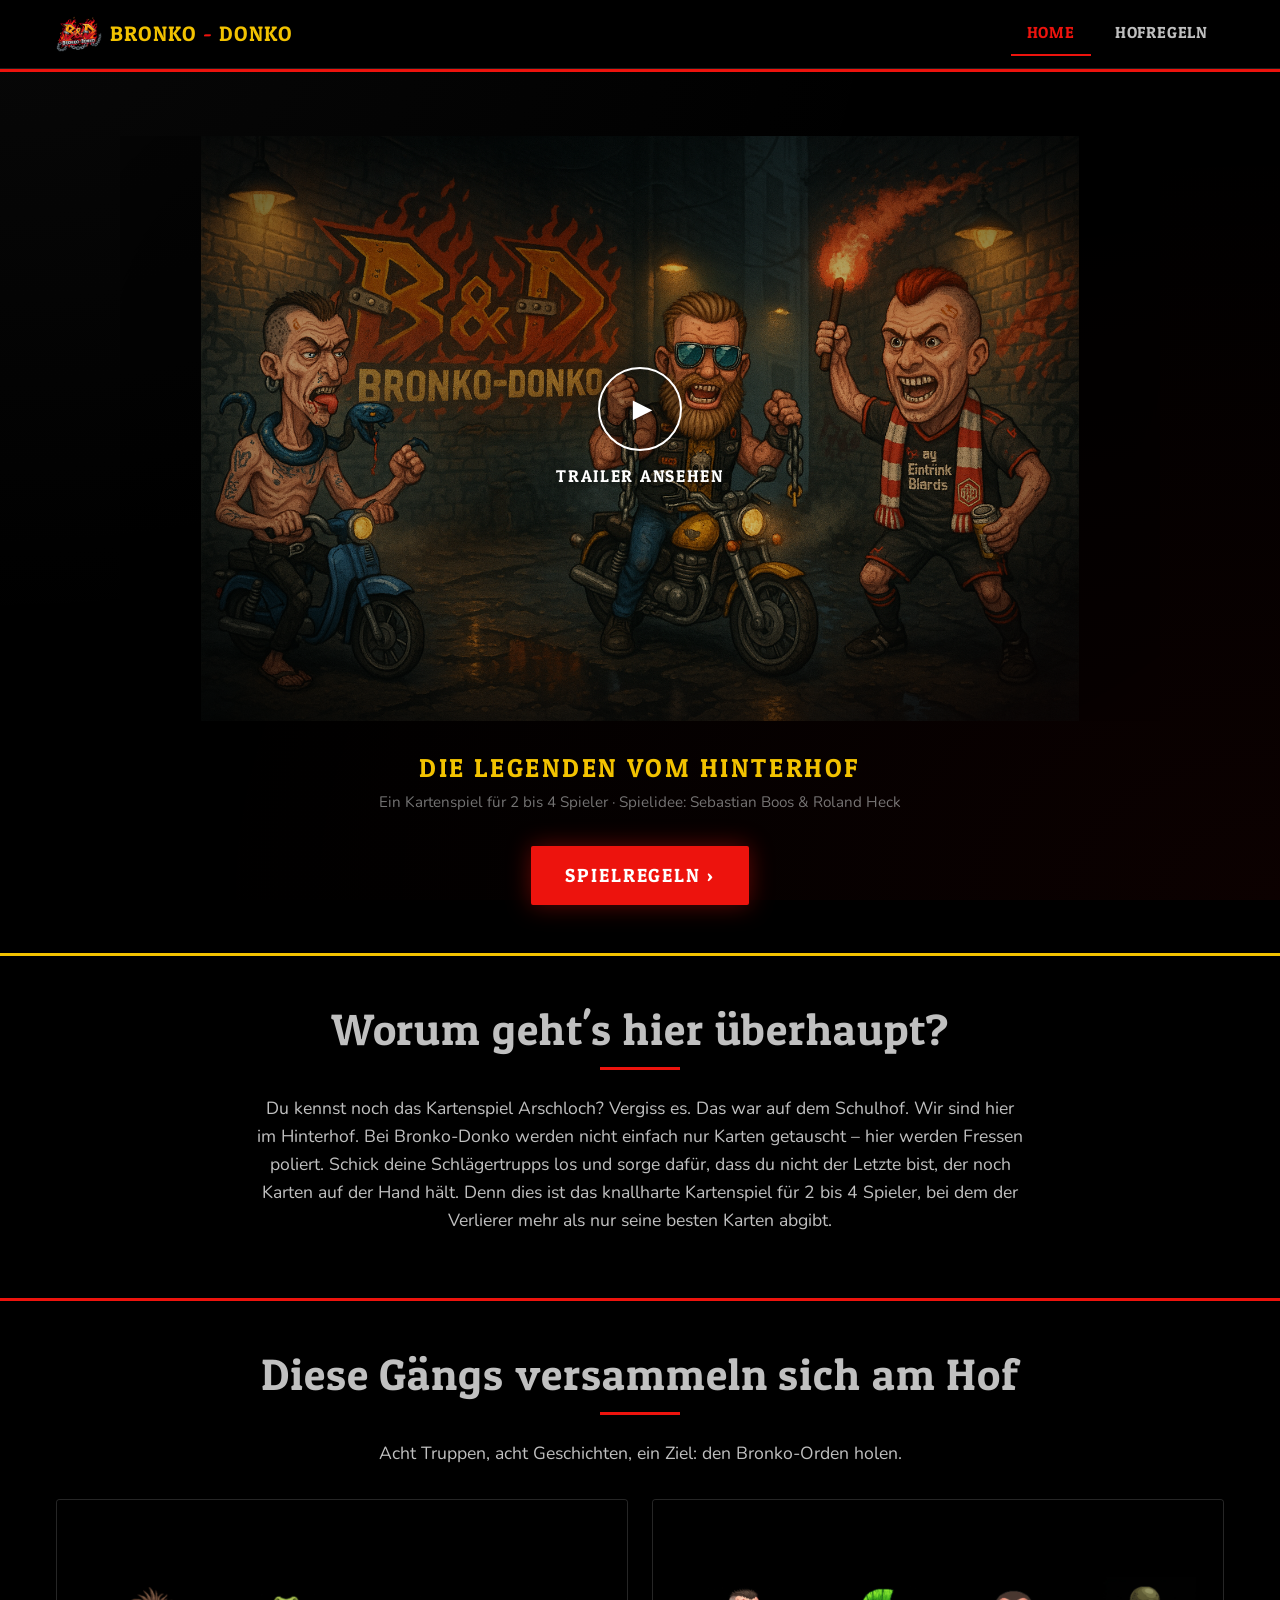
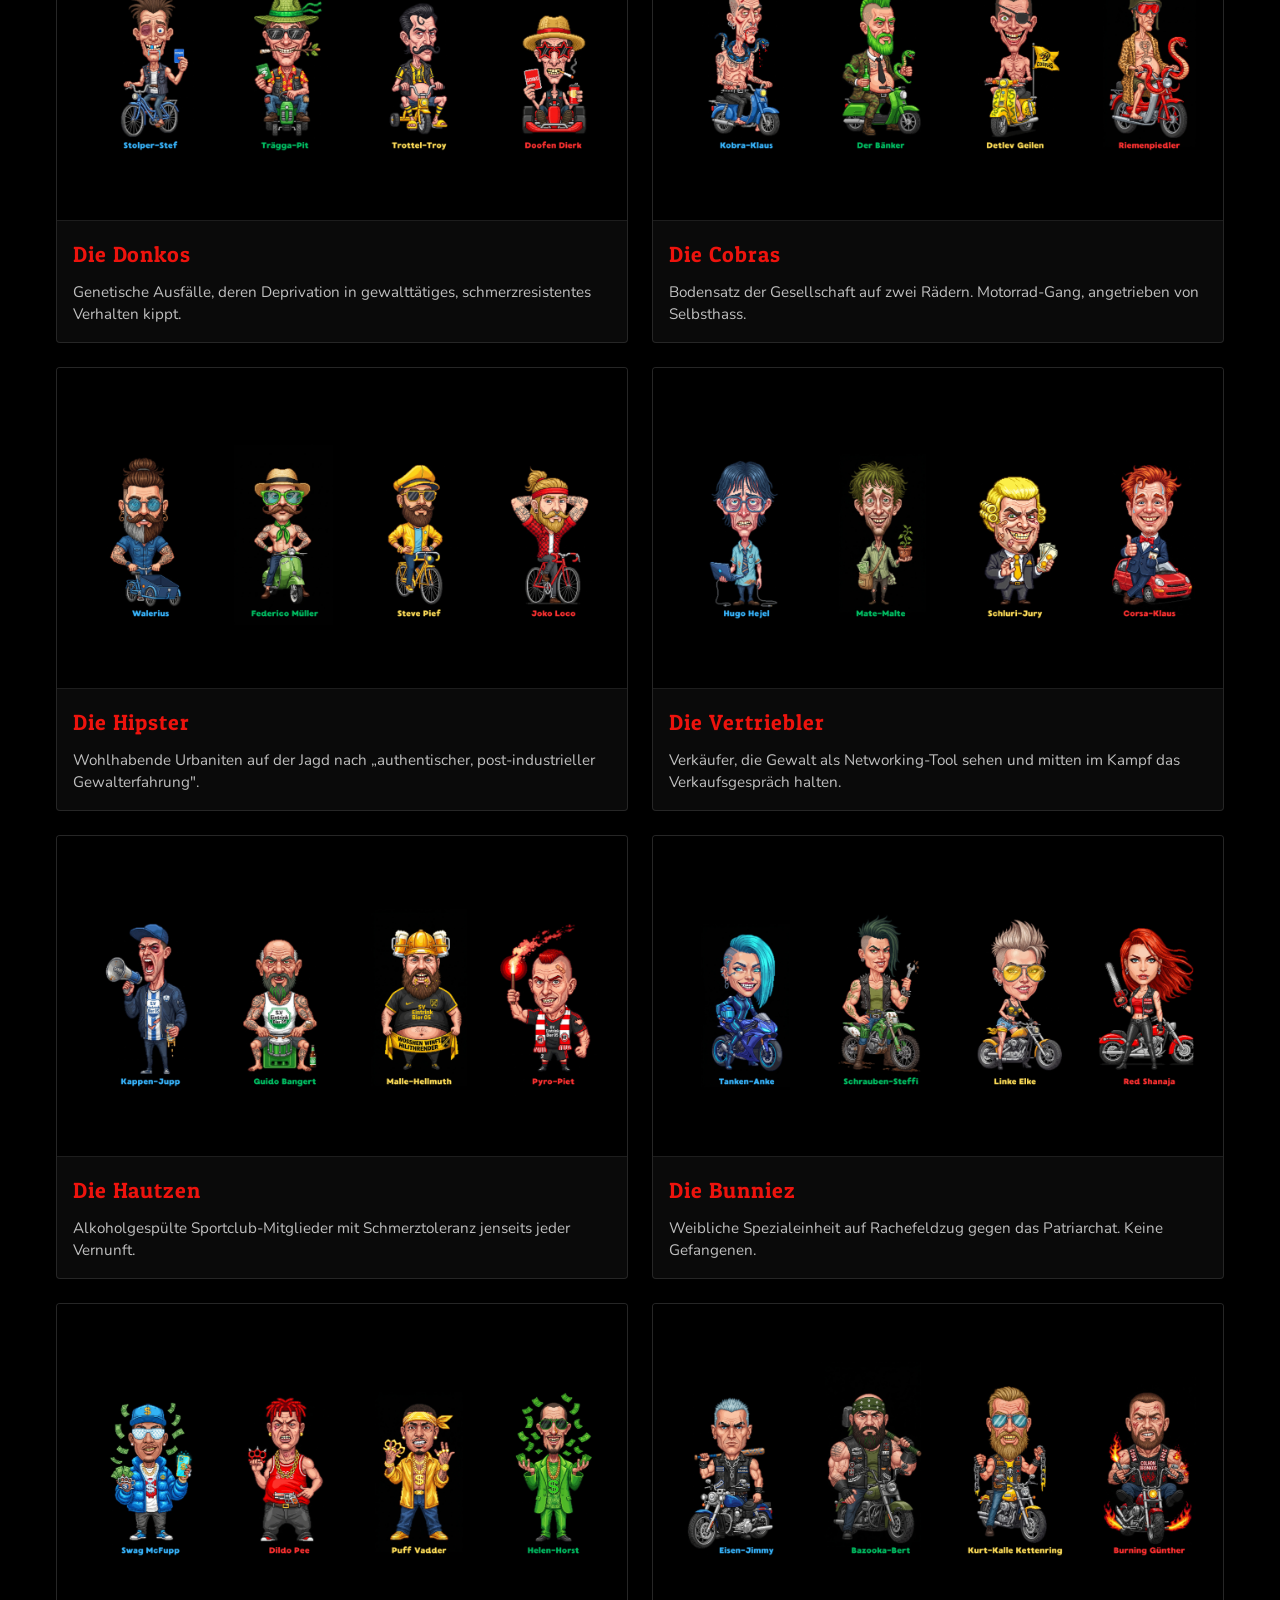
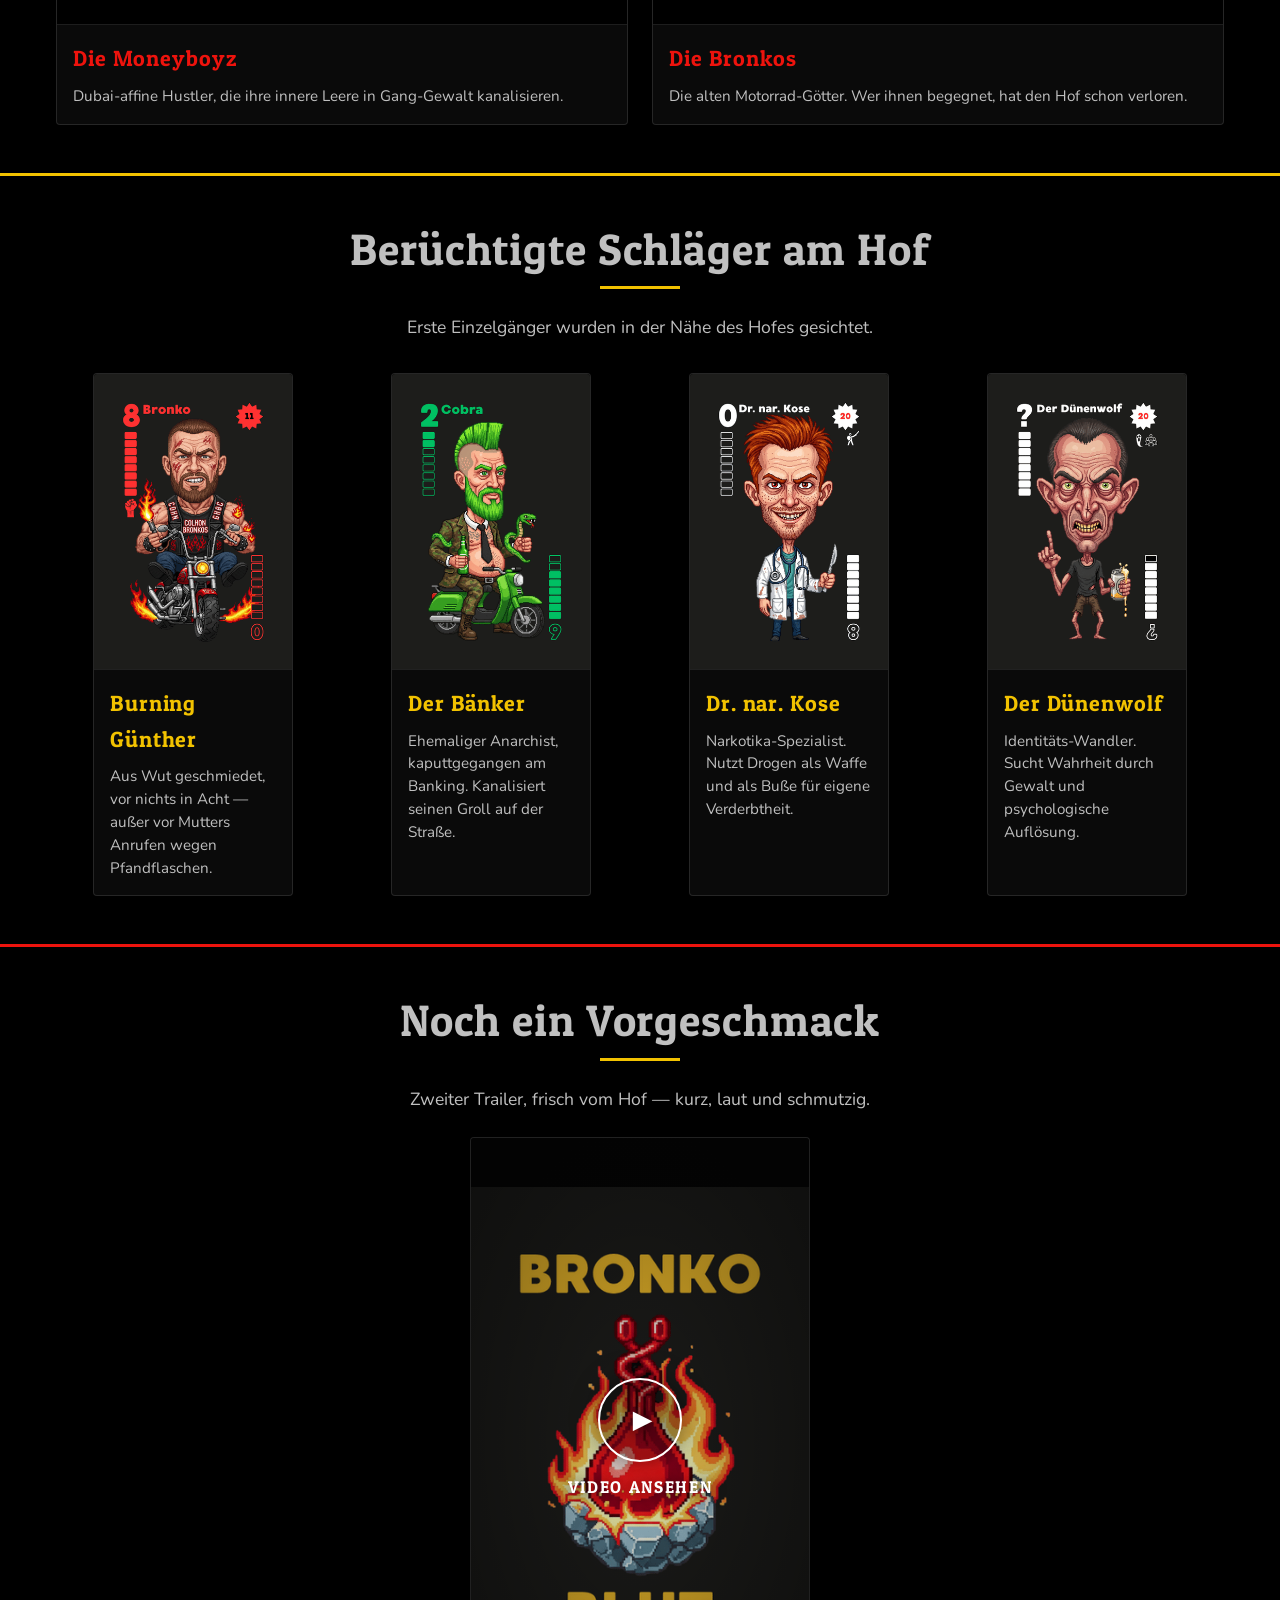
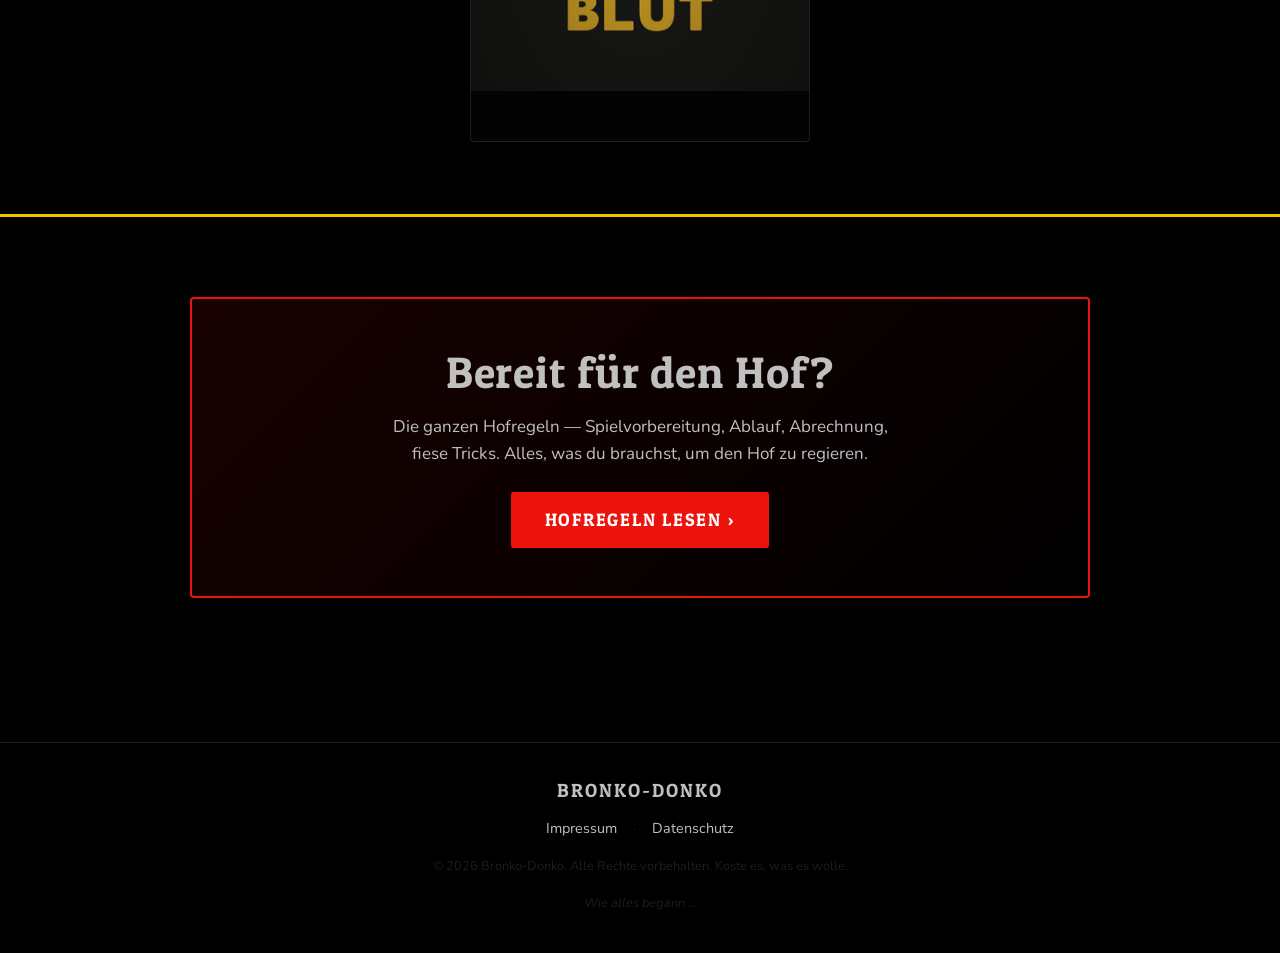
==== index.html @ 28be5f7d "Initial commit" ====
<!DOCTYPE html>
<html lang="de">
<head>
  <meta charset="UTF-8" />
  <link rel="icon" type="image/png" href="assets/images/logo.png" />
  <link rel="apple-touch-icon" href="assets/images/logo.png" />
  <meta name="viewport" content="width=device-width, initial-scale=1.0" />
  <title>Bronko-Donko · Die Legenden vom Hinterhof</title>
  <meta name="description" content="Bronko-Donko — das derbe Kartenspiel für 2 bis 4 Spieler. Acht Gängs, ein Hof, ein Bronko. Spielidee von Sebastian Boos & Roland Heck." />
  <link rel="preconnect" href="https://fonts.googleapis.com" />
  <link rel="preconnect" href="https://fonts.gstatic.com" crossorigin />
  <link rel="stylesheet" href="https://fonts.googleapis.com/css2?family=Patua+One&family=Nunito:wght@400;700&display=swap" />
  <link rel="stylesheet" href="css/styles.css?v=4" />
</head>
<body>
  <a href="#main" class="skip-link">Zum Inhalt springen</a>

  <header class="site-header">
    <div class="site-header__inner">
      <a href="./" class="brand"><img src="assets/images/logo.png" alt="" class="brand__logo" width="46" height="36" />BRONKO<span class="brand__highlight">-</span>DONKO</a>
      <button class="nav-toggle" type="button" aria-label="Menü öffnen" aria-expanded="false" aria-controls="nav">
        <span class="nav-toggle__icon"></span>
      </button>
      <nav class="nav" id="nav" aria-label="Hauptmenü">
        <ul class="nav__list">
          <li><a class="nav__link is-active" href="./">Home</a></li>
          <li><a class="nav__link" href="hofregeln/">Hofregeln</a></li>
        </ul>
      </nav>
    </div>
  </header>

  <hr class="divider" />

  <main id="main">

    <section class="hero">
      <div class="hero__media"
           data-video-src="assets/videos/launch-trailer.mp4"
           data-title="Bronko-Donko – Trailer"
           data-poster="assets/images/hero-title.png"
           style="background-image:url('assets/images/hero-title.png')"></div>
      <h1 class="hero__tagline">Die Legenden vom Hinterhof</h1>
      <p class="hero__meta">Ein Kartenspiel für 2 bis 4 Spieler · Spielidee: Sebastian Boos &amp; Roland Heck</p>
      <a href="hofregeln/" class="hero__cta">Spielregeln &rsaquo;</a>
    </section>

    <hr class="divider divider--yellow" />

    <section class="section">
      <div class="section__inner">
        <h2 class="section__title">Worum geht's hier überhaupt?</h2>
        <p class="section__lead">
          Du kennst noch das Kartenspiel Arschloch? Vergiss es. Das war auf dem Schulhof.
          Wir sind hier im Hinterhof. Bei Bronko-Donko werden nicht einfach nur Karten getauscht –
          hier werden Fressen poliert. Schick deine Schlägertrupps los und sorge dafür, dass du nicht
          der Letzte bist, der noch Karten auf der Hand hält. Denn dies ist das knallharte Kartenspiel
          für 2 bis 4 Spieler, bei dem der Verlierer mehr als nur seine besten Karten abgibt.
        </p>
      </div>
    </section>

    <hr class="divider" />

    <section class="section" id="gangs">
      <div class="section__inner">
        <h2 class="section__title">Diese Gängs versammeln sich am Hof</h2>
        <p class="section__lead">Acht Truppen, acht Geschichten, ein Ziel: den Bronko-Orden holen.</p>

        <div class="gang-grid">
          <button type="button" class="gang-card" id="gang-donkos" data-modal data-title="Die Donkos" data-img="assets/images/gangs/donkos.png">
            <img src="assets/images/gangs/donkos.png" alt="Die Donkos" class="gang-card__image" loading="lazy" />
            <span class="gang-card__body">
              <span class="gang-card__title">Die Donkos</span>
              <span class="gang-card__text">Genetische Ausfälle, deren Deprivation in gewalttätiges, schmerzresistentes Verhalten kippt.</span>
            </span>
            <span class="gang-card__full" hidden>Ein Donko wird man nicht, man ist es – ein reinrassiger Gendefekt, gezüchtet aus Generationen puren Versagens. Doch wehe, die Revolution bricht aus: Der plötzliche Entzug täglicher Demütigung verursacht einen Kurzschluss in ihrem Inzucht-geplagten Erbgut und entfesselt einen schmerzresistenten, geifernden Wahnsinn, der alles und jeden daggert.</span>
          </button>

          <button type="button" class="gang-card" id="gang-cobras" data-modal data-title="Die Cobras" data-img="assets/images/gangs/cobras.png">
            <img src="assets/images/gangs/cobras.png" alt="Die Cobras" class="gang-card__image" loading="lazy" />
            <span class="gang-card__body">
              <span class="gang-card__title">Die Cobras</span>
              <span class="gang-card__text">Bodensatz der Gesellschaft auf zwei Rädern. Motorrad-Gang, angetrieben von Selbsthass.</span>
            </span>
            <span class="gang-card__full" hidden>Die Cobras sind der Bodensatz der Gesellschaft auf zwei Rädern – eine fahrende Selbsthilfegruppe für Perverse, Säufer und gescheiterte Existenzen, deren Traum von der Harley an einem knatternden Mofa verreckt ist. Sie prügeln sich nicht aus Ehre, sondern aus purem, unverfälschtem Selbsthass. Jeder Schlag ins Gesicht ist für sie eine willkommene Buße für ihr verkorkstes Leben, jeder Tritt eine Bestätigung, dass sie es verdient haben.</span>
          </button>

          <button type="button" class="gang-card" id="gang-hipster" data-modal data-title="Die Hipster" data-img="assets/images/gangs/hipster.png">
            <img src="assets/images/gangs/hipster.png" alt="Die Hipster" class="gang-card__image" loading="lazy" />
            <span class="gang-card__body">
              <span class="gang-card__title">Die Hipster</span>
              <span class="gang-card__text">Wohlhabende Urbaniten auf der Jagd nach „authentischer, post-industrieller Gewalterfahrung".</span>
            </span>
            <span class="gang-card__full" hidden>Frisch aus ihren überteuerten Lofts gekrochen, betreten sie perfekt gestylt den Hof mit dem Ziel, eine authentische, post-industrielle Gewalterfahrung zu erleben. Ein gezielter Schlag ins Gesicht beendet ihren Ausflug in die Realität meist abrupt und schickt sie weinend zurück zu ihrem Soja-Latte und ihrem nachhaltigen Lifestyle-Blog.</span>
          </button>

          <button type="button" class="gang-card" id="gang-vertriebler" data-modal data-title="Die Vertriebler" data-img="assets/images/gangs/vertriebler.png">
            <img src="assets/images/gangs/vertriebler.png" alt="Die Vertriebler" class="gang-card__image" loading="lazy" />
            <span class="gang-card__body">
              <span class="gang-card__title">Die Vertriebler</span>
              <span class="gang-card__text">Verkäufer, die Gewalt als Networking-Tool sehen und mitten im Kampf das Verkaufsgespräch halten.</span>
            </span>
            <span class="gang-card__full" hidden>Mit einem Lächeln, das so falsch ist wie ihre angebliche Rendite, stolpern die Vertriebler in den Kampf. Sie halten den Hinterhof für ein exklusives Networking-Event und versuchen dir, während du ihnen die Nase brichst, noch ihre synergetische Big-Data-Cloud-Plattform mit KI-Power aufzuschwatzen. Ihre einzige Stärke ist ihre Unfähigkeit aufzugeben, denn jeder Niederschlag könnte ja eine neue Kundenbeziehung einleiten.</span>
          </button>

          <button type="button" class="gang-card" id="gang-hautzen" data-modal data-title="Die Hautzen" data-img="assets/images/gangs/hautzen.png">
            <img src="assets/images/gangs/hautzen.png" alt="Die Hautzen" class="gang-card__image" loading="lazy" />
            <span class="gang-card__body">
              <span class="gang-card__title">Die Hautzen</span>
              <span class="gang-card__text">Alkoholgespülte Sportclub-Mitglieder mit Schmerztoleranz jenseits jeder Vernunft.</span>
            </span>
            <span class="gang-card__full" hidden>Für den Verein, für den Suff, für die Schlägerei! Die Hautzen sind eine grölende Masse aus Vereinstreue, Promille und Pyrotechnik, deren Blutkreislauf zu 80 % aus billigem Dosenbier besteht. Sie sind keine talentierten Kämpfer, aber ihre vom Alkohol betäubten Körper können eine unmenschliche Menge an Schlägen einstecken, bevor sie überhaupt merken, dass sie bluten. Ihre Taktik: Torkeln, Pöbeln, Umfallen.</span>
          </button>

          <button type="button" class="gang-card" id="gang-bunniez" data-modal data-title="Die Bunniez" data-img="assets/images/gangs/bunniez.png">
            <img src="assets/images/gangs/bunniez.png" alt="Die Bunniez" class="gang-card__image" loading="lazy" />
            <span class="gang-card__body">
              <span class="gang-card__title">Die Bunniez</span>
              <span class="gang-card__text">Weibliche Spezialeinheit auf Rachefeldzug gegen das Patriarchat. Keine Gefangenen.</span>
            </span>
            <span class="gang-card__full" hidden>Die Bunniez sind keine Gäng, sie sind die Kammerjägerinnen der Schöpfung – eine Spezialeinheit, ausgesandt, um den männlichen Unrat aus dem Genpool zu spülen und der Sausage Party bei Bronko-Donko den Stecker zu ziehen. Ihr heiliger Rachefeldzug gegen das Patriarchat endet erst, wenn sie jedem verdammten Kerl am Hof nicht nur die Eier abgerissen, sondern seine jämmerliche Seele anschließend als Aschenbecher für ihre Siegeszigarette missbraucht haben.</span>
          </button>

          <button type="button" class="gang-card" id="gang-moneyboyz" data-modal data-title="Die Moneyboyz" data-img="assets/images/gangs/moneyboyz.png">
            <img src="assets/images/gangs/moneyboyz.png" alt="Die Moneyboyz" class="gang-card__image" loading="lazy" />
            <span class="gang-card__body">
              <span class="gang-card__title">Die Moneyboyz</span>
              <span class="gang-card__text">Dubai-affine Hustler, die ihre innere Leere in Gang-Gewalt kanalisieren.</span>
            </span>
            <span class="gang-card__full" hidden>Aus ihrem in Dubai geleasten Mufti-Lambo verkaufen die Moneyboyz Losern wie dir das Mindset zum großen Cash. Doch hinter dem gebleachten Grinsen lauert eine von Koks und Selbsthass zerfressene Leere. Am Hof wird ihre innere Fäulnis zur blutigen Gangsta-Performance und jeder kassierte Schlag zu neuem, authentischem Insta-Content. Erwarte keinen fairen Kampf, sondern einen verzweifelten Bastard, der dir mit gebrochenem Kiefer noch die letzten Fifty Cent zockt, um sein Business zu skalieren.</span>
          </button>

          <button type="button" class="gang-card" id="gang-bronkos" data-modal data-title="Die Bronkos" data-img="assets/images/gangs/bronkos.png">
            <img src="assets/images/gangs/bronkos.png" alt="Die Bronkos" class="gang-card__image" loading="lazy" />
            <span class="gang-card__body">
              <span class="gang-card__title">Die Bronkos</span>
              <span class="gang-card__text">Die alten Motorrad-Götter. Wer ihnen begegnet, hat den Hof schon verloren.</span>
            </span>
            <span class="gang-card__full" hidden>Die Bronkos sind keine Gang, sie sind die verdammte Endabrechnung auf zwei Rädern – der letzte rostfreie Nagel im Sarg der Menschlichkeit. Jeder ihrer Schläge ist ein verdammter Schöpfungsakt, der aus deinem Gesicht eine völlig neue Form des Todes erschafft. Sie sind die alten Götter des Hofs, die dem Teufel persönlich die Innereien durch seinen Hals hochgezogen haben, weil er behauptet hat, das Böse erfunden zu haben. Ein Tritt von ihnen beendet keine Diskussion, er beendet deine scheiß Existenz.</span>
          </button>
        </div>
      </div>
    </section>

    <hr class="divider divider--yellow" />

    <section class="section">
      <div class="section__inner">
        <h2 class="section__title section__title--yellow">Berüchtigte Schläger am Hof</h2>
        <p class="section__lead">Erste Einzelgänger wurden in der Nähe des Hofes gesichtet.</p>

        <div class="character-grid">
          <button type="button" class="gang-card gang-card--character" data-modal data-title="Burning Günther" data-img="assets/images/cards/burning-guenther-staerke.png" data-video-src="assets/videos/burning-guenther.mp4" data-video-ratio="portrait">
            <img src="assets/images/cards/burning-guenther-staerke.png" alt="Burning Günther – Kämpferkarte" class="gang-card__image" loading="lazy" />
            <span class="gang-card__body">
              <span class="gang-card__title">Burning Günther</span>
              <span class="gang-card__text">Aus Wut geschmiedet, vor nichts in Acht — außer vor Mutters Anrufen wegen Pfandflaschen.</span>
            </span>
            <span class="gang-card__full" hidden>Manche Leute behaupten, Burning Günther wurde nicht geboren, sondern in einem Vulkan aus Kerosin und Zorn geschmiedet. Er putzt sich die Zähne mit Schießpulver, gurgelt mit Benzin und seine liebste Einschlafgeschichte ist das Geräusch eines lichterloh brennenden Gebäudes. Man sagt, der Teufel selbst habe einmal Günthers Seele kaufen wollen, doch dieser riss ihm daraufhin kurzerhand die Innereien durch den Hals, einfach weil er es kann. Fünf Minuten später gehörte ihm die legendäre Harley des Teufels – Hells Bells! Es gibt absolut nichts auf dieser Welt, wovor sich dieser Mann fürchtet – außer seiner Mamm, die jeden Morgen anruft, sobald sie wieder halbwegs ausgenüchtert ist, und wissen will, ob Günther endlich ihr Karlskrone Dosenpfand bei Aldi zurückgegeben hat.</span>
          </button>

          <button type="button" class="gang-card gang-card--character" data-modal data-title="Der Bänker" data-img="assets/images/cards/der-baenker-staerke.png" data-video-src="assets/videos/der-baenker.mp4" data-video-ratio="portrait">
            <img src="assets/images/cards/der-baenker-staerke.png" alt="Der Bänker – Kämpferkarte" class="gang-card__image" loading="lazy" />
            <span class="gang-card__body">
              <span class="gang-card__title">Der Bänker</span>
              <span class="gang-card__text">Ehemaliger Anarchist, kaputtgegangen am Banking. Kanalisiert seinen Groll auf der Straße.</span>
            </span>
            <span class="gang-card__full" hidden>Peter Grundigs Rebellion aka „Der Bänker" endete nicht mit einem Knall, sondern mit einem Arbeitsvertrag. Jahrelang war der Rauterstrauchpark sein Reich, Dosenbier sein Nektar und die Tür der Volksbank sein Pissoir. Doch als der Filialleiter ihm in einem Anfall von Personalnot eine Krawatte um den Hals warf, kapitulierte der Möchtegern-Anarchist unter dem Vorwand, das System von innen zu stürzen. Heute, 25 Jahre und unzählige verkaufte Bausparverträge später, kanalisiert er den puren Hass auf sein eigenes verlogenes Leben in die brutalen Schlägereien der Burbacher Cobras.</span>
          </button>

          <button type="button" class="gang-card gang-card--character" id="char-kose" data-modal data-title="Dr. nar. Kose" data-img="assets/images/cards/dr-nar-kose.png" data-video-src="assets/videos/dr-nar-kose.mp4" data-video-ratio="portrait">
            <img src="assets/images/cards/dr-nar-kose.png" alt="Dr. nar. Kose – Spielkarte" class="gang-card__image" loading="lazy" />
            <span class="gang-card__body">
              <span class="gang-card__title">Dr. nar. Kose</span>
              <span class="gang-card__text">Narkotika-Spezialist. Nutzt Drogen als Waffe und als Buße für eigene Verderbtheit.</span>
            </span>
            <span class="gang-card__full" hidden>Tagsüber spritzt der narzisstisch veranlagte Dr. nar. Kose im Keller des Krankenhauses der Warmherzigen Brüder nicht nur Narkosemittel, sondern lebt auch seine perversen Mutterkomplexe an wehrlosen PatientInnen aus. Als Ausgleich für seine Schandtaten und weil ihn im echten Leben jeder verachtet, kommt dieser Versager in den Hof, um sich auf einer vollen Dosis Ketamin von anderen zu Brei schlagen zu lassen – seine ganz persönliche Buße. Doch wehe, die Revolution bricht aus und stellt die Regeln auf den Kopf: Dann erwacht das Monster in ihm, er betäubt seine Opfer übelst mit seinen krassesten Drogen und zückt das Skalpell, um den dann wehrlosen Körpern seiner Gegner im Hof endlich die Aufmerksamkeit zu schenken, nach der er sich so sehnt.</span>
          </button>

          <button type="button" class="gang-card gang-card--character" id="char-duenenwolf" data-modal data-title="Der Dünenwolf" data-img="assets/images/cards/duenenwolf.png" data-video-src="assets/videos/duenenwolf.mp4" data-video-ratio="portrait">
            <img src="assets/images/cards/duenenwolf.png" alt="Der Dünenwolf – Spielkarte" class="gang-card__image" loading="lazy" />
            <span class="gang-card__body">
              <span class="gang-card__title">Der Dünenwolf</span>
              <span class="gang-card__text">Identitäts-Wandler. Sucht Wahrheit durch Gewalt und psychologische Auflösung.</span>
            </span>
            <span class="gang-card__full" hidden>Seine inneren Dämonen trieben den Dünenwolf auf eine wahnsinnige Suche nach der ultimativen Wahrheit. Diese endete nach 63 Dosen Bier und wochenlanger Dehydration in der südfranzösischen Dünenlandschaft. Dort löste sich sein Verstand nicht auf – er kristallisierte sich zu einer einzigen, furchtbaren Singularität: Jede Identität ist die meine, und jedes Wesen abseits des blutigen Pfades der Wahrheit nur eine Hülle, die darauf wartet, aufgeschlitzt und getragen zu werden. Doch hinter dieser gottgleichen Fähigkeit lauert die jämmerliche Realität: Der Dünenwolf selbst existiert nicht mehr. Unter all den Masken ist nichts als ein zitternder Niemand, ein kampfunfähiges Echo in der Wüste, das erst in fremder Haut zum Monster wird. Sein ganzer Hass gilt Dr. nar. Kose, dem ultimativen Feind seiner Wahrheit, der als letzte Blasphemie auf seinem Pfad unbedingt zerstört werden muss.</span>
          </button>
        </div>
      </div>
    </section>

    <hr class="divider" />

    <section class="section">
      <div class="section__inner section__inner--narrow">
        <h2 class="section__title section__title--yellow">Noch ein Vorgeschmack</h2>
        <p class="section__lead">Zweiter Trailer, frisch vom Hof — kurz, laut und schmutzig.</p>
        <div class="video video--portrait"
             data-video-src="assets/videos/teaser.mp4"
             data-title="Bronko-Donko – Teaser"
             data-poster="assets/images/cards/special/bronko-blut.png"
             style="background-image:url('assets/images/cards/special/bronko-blut.png')"></div>
      </div>
    </section>

    <hr class="divider divider--yellow" />

    <section class="section">
      <div class="section__inner">
        <div class="cta-block">
          <h2 class="cta-block__title">Bereit für den Hof?</h2>
          <p class="cta-block__text">
            Die ganzen Hofregeln — Spielvorbereitung, Ablauf, Abrechnung, fiese Tricks.
            Alles, was du brauchst, um den Hof zu regieren.
          </p>
          <a href="hofregeln/" class="cta-block__button">Hofregeln lesen &rsaquo;</a>
        </div>
      </div>
    </section>

  </main>

  <footer class="site-footer">
    <div class="site-footer__brand">BRONKO-DONKO</div>
    <ul class="site-footer__links">
      <li><a href="impressum/">Impressum</a></li>
      <li class="sep">·</li>
      <li><a href="datenschutzerklarung/">Datenschutz</a></li>
    </ul>
    <p class="site-footer__legal">© 2026 Bronko-Donko. Alle Rechte vorbehalten. Koste es, was es wolle.</p>
    <p class="site-footer__easter"><a href="story/">Wie alles begann …</a></p>
  </footer>

  <!-- Detail-Overlay (Gängs & Charaktere) -->
  <div class="modal" id="detail-modal" hidden>
    <div class="modal__backdrop" data-close></div>
    <div class="modal__dialog" role="dialog" aria-modal="true" aria-labelledby="modal-title">
      <button type="button" class="modal__close" data-close aria-label="Schließen">&times;</button>
      <div class="modal__video"></div>
      <img class="modal__image" src="" alt="" />
      <h2 class="modal__title" id="modal-title"></h2>
      <div class="modal__body"></div>
    </div>
  </div>

  <script src="js/app.js?v=3"></script>
</body>
</html>
---- css/styles.css ----
/* ============================================
   BRONKO-DONKO — globales Stylesheet
   ============================================ */

/* ---- Brand-Tokens (eine Farbe pro Rolle) ---- */
:root {
  --color-bg: #000000;
  --color-silver: #c0c0c0;
  --color-red: #ed130d;
  --color-yellow: #f2c200;

  --color-silver-dim:   rgba(192, 192, 192, 0.6);
  --color-silver-faint: rgba(192, 192, 192, 0.15);
  --color-red-glow:     rgba(237,  19,  13, 0.4);
  --color-yellow-glow:  rgba(242, 194,   0, 0.4);

  --font-display: 'Patua One', Georgia, serif;
  --font-body:    'Nunito', system-ui, -apple-system, 'Segoe UI', Roboto, sans-serif;

  --space-1:  0.25rem;
  --space-2:  0.5rem;
  --space-3:  0.75rem;
  --space-4:  1rem;
  --space-6:  1.5rem;
  --space-8:  2rem;
  --space-12: 3rem;
  --space-16: 4rem;

  --max-width:      1200px;
  --max-width-text: 70ch;

  --border-thick: 3px;
  --radius: 4px;

  --transition-fast: 150ms ease;
  --transition-med:  250ms ease;
}

/* ---- Reset ---- */
*, *::before, *::after { box-sizing: border-box; }
* { margin: 0; padding: 0; }
html { scroll-behavior: smooth; }
body {
  background-color: var(--color-bg);
  color: var(--color-silver);
  font-family: var(--font-body);
  font-size: 17px;
  line-height: 1.6;
  min-height: 100vh;
  background-image:
    radial-gradient(ellipse at top left,     rgba(192, 192, 192, 0.04) 0%, transparent 50%),
    radial-gradient(ellipse at bottom right, rgba(237,  19,  13, 0.05) 0%, transparent 60%);
  background-attachment: fixed;
}
img { display: block; max-width: 100%; height: auto; }
a { color: var(--color-silver); text-decoration: none; }
a:hover { color: var(--color-red); }

/* Regelwerk-Querverweise: silber & halbfett, kein Unterstrich, Hover → gelb */
.rule-link {
  color: var(--color-silver);
  font-weight: 700;
  text-decoration: none;
  transition: color var(--transition-fast);
}
.rule-link:hover,
.rule-link:focus-visible { color: var(--color-yellow); }
ul, ol { list-style: none; }
.bullet-list { list-style: disc; padding-left: 1.5rem; }
button { font: inherit; cursor: pointer; background: none; border: none; color: inherit; }

/* ---- Typografie ---- */
h1, h2, h3, h4 {
  font-family: var(--font-display);
  font-weight: 400;
  color: var(--color-silver);
  line-height: 1.15;
  letter-spacing: 0.02em;
}
h1 { font-size: clamp(2.5rem,  6vw,  5rem); }
h2 { font-size: clamp(1.75rem, 4vw,  2.75rem); }
h3 { font-size: clamp(1.25rem, 2.5vw, 1.75rem); }
p  { margin-bottom: var(--space-4); }
strong { color: #fff; }
.text-red    { color: var(--color-red); }
.text-yellow { color: var(--color-yellow); }

/* ---- Skip-Link (Accessibility) ---- */
.skip-link {
  position: absolute;
  left: -9999px;
  top: 0;
  background: var(--color-yellow);
  color: #000;
  padding: var(--space-2) var(--space-4);
  font-family: var(--font-display);
  z-index: 200;
}
.skip-link:focus { left: var(--space-2); top: var(--space-2); }

/* ============================================
   HEADER / NAV
   ============================================ */
.site-header {
  position: sticky;
  top: 0;
  z-index: 100;
  background-color: rgba(0, 0, 0, 0.92);
  backdrop-filter: blur(8px);
  -webkit-backdrop-filter: blur(8px);
  border-bottom: 1px solid var(--color-silver-faint);
}
.site-header__inner {
  display: flex;
  align-items: center;
  justify-content: space-between;
  padding: var(--space-3) var(--space-4);
  max-width: var(--max-width);
  margin: 0 auto;
  position: relative;
}
.brand {
  display: inline-flex;
  align-items: center;
  gap: var(--space-2);
  font-family: var(--font-display);
  font-size: 1.3rem;
  color: var(--color-yellow);
  letter-spacing: 0.04em;
}
.brand:hover { color: var(--color-yellow); }
/* Bindestrich enger an die Wortteile heranziehen */
.brand__highlight { color: var(--color-red); margin: 0 -0.07em; }
.brand__logo {
  display: block;
  height: 36px;
  width: auto;
}

.nav-toggle {
  display: block;
  padding: var(--space-2);
  color: var(--color-silver);
}
.nav-toggle__icon,
.nav-toggle__icon::before,
.nav-toggle__icon::after {
  display: block;
  width: 28px;
  height: 2px;
  background: currentColor;
  transition: transform var(--transition-fast), opacity var(--transition-fast);
}
.nav-toggle__icon { position: relative; }
.nav-toggle__icon::before,
.nav-toggle__icon::after {
  content: '';
  position: absolute;
  left: 0;
}
.nav-toggle__icon::before { top: -8px; }
.nav-toggle__icon::after  { top:  8px; }

.nav-toggle[aria-expanded="true"] .nav-toggle__icon { background: transparent; }
.nav-toggle[aria-expanded="true"] .nav-toggle__icon::before { transform: translateY(8px) rotate(45deg); }
.nav-toggle[aria-expanded="true"] .nav-toggle__icon::after  { transform: translateY(-8px) rotate(-45deg); }

.nav {
  display: none;
  position: absolute;
  top: 100%;
  left: 0;
  right: 0;
  background: rgba(0, 0, 0, 0.98);
  border-bottom: 1px solid var(--color-silver-faint);
}
.nav.is-open { display: block; }
.nav__list { display: flex; flex-direction: column; }
.nav__link {
  display: block;
  padding: var(--space-4);
  color: var(--color-silver);
  font-family: var(--font-display);
  font-size: 1.1rem;
  letter-spacing: 0.05em;
  text-transform: uppercase;
  border-bottom: 1px solid var(--color-silver-faint);
  transition: color var(--transition-fast);
}
.nav__link:hover,
.nav__link.is-active {
  color: var(--color-red);
}

@media (min-width: 720px) {
  .nav-toggle { display: none; }
  .nav {
    display: block;
    position: static;
    background: none;
    border: none;
  }
  .nav__list { flex-direction: row; gap: var(--space-2); }
  .nav__link {
    padding: var(--space-2) var(--space-4);
    border: none;
    border-bottom: 2px solid transparent;
    font-size: 1rem;
  }
  .nav__link.is-active { border-bottom-color: var(--color-red); }
}

/* ============================================
   SECTION DIVIDER (rote / gelbe Stripe)
   ============================================ */
.divider {
  height: var(--border-thick);
  width: 100%;
  background: var(--color-red);
  border: none;
  margin: 0;
}
.divider--yellow { background: var(--color-yellow); }
.divider--thick  { height: 6px; }

/* ============================================
   HERO (Startseite)
   ============================================ */
.hero {
  padding: var(--space-16) var(--space-4) var(--space-12);
  text-align: center;
}
.hero__image {
  display: block;
  width: 100%;
  max-width: 880px;
  height: auto;
  margin: 0 auto var(--space-6);
  /* Weicher Übergang in den schwarzen Hintergrund statt harter Kanten */
  -webkit-mask-image: radial-gradient(ellipse 78% 78% at center, #000 55%, transparent 100%);
          mask-image: radial-gradient(ellipse 78% 78% at center, #000 55%, transparent 100%);
}
.hero__tagline {
  font-family: var(--font-display);
  color: var(--color-yellow);
  font-size: clamp(1.1rem, 2.5vw, 1.6rem);
  letter-spacing: 0.1em;
  text-transform: uppercase;
  margin-bottom: var(--space-2);
}
.hero__meta {
  color: var(--color-silver-dim);
  font-size: 0.95rem;
  margin-bottom: var(--space-8);
}
.hero__cta {
  display: inline-block;
  padding: var(--space-3) var(--space-8);
  background: var(--color-red);
  color: #fff;
  font-family: var(--font-display);
  font-size: 1.2rem;
  letter-spacing: 0.1em;
  text-transform: uppercase;
  border: 2px solid var(--color-red);
  border-radius: 2px;
  transition: all var(--transition-fast);
  box-shadow: 0 0 24px var(--color-red-glow);
}
.hero__cta:hover {
  background: transparent;
  color: var(--color-red);
  box-shadow: 0 0 32px var(--color-red-glow);
}

/* ============================================
   SECTION (generischer Block)
   ============================================ */
.section { padding: var(--space-12) 0; }
.section__inner {
  max-width: var(--max-width);
  margin: 0 auto;
  padding: 0 var(--space-4);
}
.section__title {
  margin-bottom: var(--space-6);
  text-align: center;
}
.section__title::after {
  content: '';
  display: block;
  width: 80px;
  height: 3px;
  background: var(--color-red);
  margin: var(--space-3) auto 0;
}
.section__title--yellow::after { background: var(--color-yellow); }

.section__lead {
  max-width: var(--max-width-text);
  margin: 0 auto var(--space-4);
  font-size: 1.1rem;
  text-align: center;
}

/* ============================================
   GANG GRID + CARDS
   ============================================ */
.gang-grid,
.character-grid {
  display: grid;
  grid-template-columns: 1fr;
  gap: var(--space-6);
  margin-top: var(--space-8);
}
@media (min-width: 600px) {
  .gang-grid, .character-grid { grid-template-columns: repeat(2, 1fr); }
}
@media (min-width: 900px) {
  .gang-grid { grid-template-columns: repeat(2, 1fr); }
  .character-grid { grid-template-columns: repeat(4, 1fr); }
}

.gang-card {
  background: #0a0a0a;
  border: 1px solid var(--color-silver-faint);
  border-radius: var(--radius);
  overflow: hidden;
  transition: all var(--transition-med);
  display: flex;
  flex-direction: column;
  /* als <button>: Karte füllt die Zelle, Text linksbündig, klickbar */
  width: 100%;
  text-align: left;
  color: var(--color-silver);
  font: inherit;
  cursor: pointer;
  padding: 0;
}
.gang-card:hover,
.gang-card:focus-visible {
  border-color: var(--color-red);
  box-shadow: 0 0 24px var(--color-red-glow);
  transform: translateY(-3px);
  outline: none;
}
.gang-card__image {
  aspect-ratio: 16 / 9;
  background: #000;
  border-bottom: 1px solid var(--color-silver-faint);
  width: 100%;
  /* Gang-Banner zeigen mehrere Figuren nebeneinander auf schwarzem Grund —
     contain hält alle sichtbar, der schwarze Rand verschmilzt mit der Karte.
     Das Logo liegt als dezentes Wasserzeichen dahinter, damit die schwarzen
     Randflächen nicht tot wirken. */
  object-fit: contain;
  background-image: url("../assets/images/logo.png");
  background-repeat: no-repeat;
  background-position: center;
  background-size: 42%;
  background-blend-mode: luminosity;
}
.gang-card__body { display: block; padding: var(--space-4); flex: 1; }
.gang-card__title {
  display: block;
  font-family: var(--font-display);
  font-size: 1.4rem;
  color: var(--color-red);
  margin-bottom: var(--space-2);
  letter-spacing: 0.04em;
}
.gang-card__text {
  display: block;
  font-size: 0.95rem;
  line-height: 1.5;
  margin: 0;
}

/* Charakter-Variante: gelb statt rot */
.gang-card--character .gang-card__title { color: var(--color-yellow); }
.gang-card--character:hover {
  border-color: var(--color-yellow);
  box-shadow: 0 0 24px var(--color-yellow-glow);
}

/* ============================================
   CTA BLOCK
   ============================================ */
.cta-block {
  background: linear-gradient(135deg, rgba(237, 19, 13, 0.1), rgba(0, 0, 0, 0.5));
  border: 2px solid var(--color-red);
  padding: var(--space-12) var(--space-6);
  text-align: center;
  margin: var(--space-8) auto;
  max-width: 900px;
  border-radius: 4px;
}
.cta-block__title { margin-bottom: var(--space-4); }
.cta-block__text {
  margin: 0 auto var(--space-6);
  max-width: 500px;
}
.cta-block__button {
  display: inline-block;
  padding: var(--space-3) var(--space-8);
  background: var(--color-red);
  color: #fff;
  font-family: var(--font-display);
  font-size: 1.1rem;
  letter-spacing: 0.1em;
  text-transform: uppercase;
  border: 2px solid var(--color-red);
  border-radius: 2px;
  transition: all var(--transition-fast);
}
.cta-block__button:hover {
  background: transparent;
  color: var(--color-red);
}

/* ============================================
   HOFREGELN
   ============================================ */
.banner-update {
  background: var(--color-yellow);
  color: #000;
  padding: var(--space-3) var(--space-4);
  text-align: center;
  font-family: var(--font-display);
  letter-spacing: 0.05em;
}
.banner-update strong { color: #000; }

.hofregeln-page {
  max-width: 900px;
  margin: 0 auto;
  padding: var(--space-8) var(--space-4) var(--space-16);
}
.hofregeln-page > h1 {
  margin-bottom: var(--space-6);
  text-align: center;
}
.hofregeln-page > h1::after {
  content: '';
  display: block;
  width: 120px;
  height: 4px;
  background: var(--color-red);
  margin: var(--space-4) auto 0;
}

.toc {
  background: rgba(192, 192, 192, 0.04);
  border: 1px solid var(--color-silver-faint);
  border-left: 4px solid var(--color-yellow);
  padding: var(--space-6);
  margin-bottom: var(--space-12);
  border-radius: 4px;
}
.toc__title {
  font-family: var(--font-display);
  color: var(--color-yellow);
  font-size: 1.1rem;
  margin-bottom: var(--space-3);
  letter-spacing: 0.05em;
  text-transform: uppercase;
}
.toc__list { display: grid; gap: var(--space-2); }
.toc__link {
  font-size: 0.95rem;
  padding: var(--space-1) 0;
  border-bottom: 1px dashed var(--color-silver-faint);
}

.hofregeln-section {
  margin-bottom: var(--space-12);
  scroll-margin-top: 80px;
}
.hofregeln-section h2 {
  color: var(--color-red);
  margin-bottom: var(--space-4);
  padding-bottom: var(--space-2);
  border-bottom: 2px solid var(--color-silver-faint);
}
.hofregeln-section h3 {
  color: var(--color-yellow);
  margin-top: var(--space-6);
  margin-bottom: var(--space-3);
  font-size: 1.3rem;
}
.hofregeln-section h4 {
  color: var(--color-silver);
  margin-top: var(--space-6);
  margin-bottom: var(--space-3);
  font-size: 1.1rem;
  letter-spacing: 0.03em;
}
.hofregeln-section ul {
  padding-left: var(--space-6);
  margin-bottom: var(--space-4);
}
.hofregeln-section ul li {
  position: relative;
  padding-left: var(--space-4);
  margin-bottom: var(--space-2);
}
.hofregeln-section ul li::before {
  content: '◆';
  color: var(--color-red);
  position: absolute;
  left: -8px;
  top: 0.4rem;
  font-size: 0.7rem;
}
/* Nummerierte Schritte mit runden Nummern-Badges (roter Kreis, weiße Ziffer) */
.hofregeln-section ol {
  list-style: none;
  counter-reset: schritt;
  padding-left: 0;
  margin-bottom: var(--space-4);
}
.hofregeln-section ol li {
  counter-increment: schritt;
  position: relative;
  padding-left: 3rem;
  min-height: 2rem;
  margin-bottom: var(--space-4);
}
.hofregeln-section ol li::before {
  content: counter(schritt);
  position: absolute;
  left: 0;
  top: 0;
  width: 2rem;
  height: 2rem;
  border-radius: 50%;
  background: var(--color-red);
  color: #fff;
  font-family: var(--font-display);
  font-size: 1.05rem;
  line-height: 1;
  display: flex;
  align-items: center;
  justify-content: center;
  box-shadow: 0 0 10px var(--color-red-glow);
}

.hofregeln-page__intro {
  max-width: var(--max-width-text);
  margin: 0 auto var(--space-12);
  text-align: center;
  font-size: 1.1rem;
  color: var(--color-silver-dim);
  font-style: italic;
}
.hofregeln-hint {
  color: var(--color-silver-dim);
  font-size: 0.95rem;
  font-style: italic;
}

/* ---- Inline-Textfarben für Karten-Farben (Spielinhalt, NICHT Markenpalette) ---- */
.t-red { color: #ff4d4d; font-weight: 700; }
.t-yel { color: #ffd700; font-weight: 700; }
.t-grn { color: #33cc33; font-weight: 700; }
.t-blu { color: #3399ff; font-weight: 700; }

/* ---- Karten-Chips (farbige Stärke-Icons aus dem Regelwerk) ---- */
.c-num {
  display: inline-block;
  font-family: var(--font-display);
  font-weight: 700;
  padding: 0 6px;
  margin: 0 1px;
  border-radius: 3px;
  background-color: #1a1a1a;
  border: 1px solid;
  letter-spacing: 1px;
  box-shadow: inset 0 0 2px rgba(0, 0, 0, 0.8);
}
.c-red { color: #ff4d4d; border-color: #cc0000; }
.c-yel { color: #ffd700; border-color: #cc9900; }
.c-grn { color: #33cc33; border-color: #009900; }
.c-blu { color: #3399ff; border-color: #0066cc; }
.c-wht { color: #ffffff; border-color: #999999; }

.faust-icon {
  font-size: 1.1rem;
  margin-left: 4px;
  vertical-align: middle;
  display: inline-block;
}

/* ---- Beispiel- & Hinweis-Boxen ---- */
.example-box {
  background-color: rgba(237, 19, 13, 0.08);
  border-left: 4px solid var(--color-red);
  padding: var(--space-4) var(--space-6);
  margin: var(--space-4) 0;
  border-radius: 0 var(--radius) var(--radius) 0;
  font-size: 0.97rem;
}
.example-box p { margin-bottom: var(--space-2); }
.example-box p:last-child { margin-bottom: 0; }
.example-title {
  color: var(--color-red);
  text-transform: uppercase;
  letter-spacing: 0.04em;
  display: block;
  margin-bottom: var(--space-2);
  font-size: 0.95rem;
}
.note-box {
  background-color: rgba(74, 128, 57, 0.12);
  border-left: 4px solid #4a8039;
  padding: var(--space-4) var(--space-6);
  margin: var(--space-4) 0;
  border-radius: 0 var(--radius) var(--radius) 0;
  font-size: 0.97rem;
}
.note-box strong { color: #7ac15f; }
.note-box__list {
  list-style: none;
  margin: var(--space-3) 0 0;
  padding: 0;
}
.note-box__list li {
  position: relative;
  padding-left: var(--space-6);
  margin-bottom: var(--space-2);
}
.note-box__list li:last-child { margin-bottom: 0; }
.note-box__list li::before {
  content: '▸';
  position: absolute;
  left: 0;
  top: 0;
  color: #7ac15f;
}

/* ---- Formations-Karten (Solo / Mob / Straße) ---- */
.formation-grid {
  display: grid;
  grid-template-columns: repeat(3, 1fr);
  gap: var(--space-4);
  margin: var(--space-6) 0;
}
.formation-card {
  background: #0a0a0a;
  border: 1px solid var(--color-silver-faint);
  border-top: var(--border-thick) solid var(--color-red);
  border-radius: var(--radius);
  padding: var(--space-4) var(--space-4) var(--space-6);
  display: flex;
  flex-direction: column;
}
.formation-card__head {
  display: flex;
  align-items: baseline;
  justify-content: space-between;
  gap: var(--space-2);
  margin-bottom: var(--space-3);
  padding-bottom: var(--space-2);
  border-bottom: 1px solid var(--color-silver-faint);
}
.formation-card__label {
  font-family: var(--font-display);
  font-size: 1.3rem;
  color: var(--color-yellow);
  letter-spacing: 0.03em;
}
.formation-card__count {
  font-size: 0.78rem;
  text-transform: uppercase;
  letter-spacing: 0.05em;
  color: var(--color-silver-dim);
  white-space: nowrap;
}
.formation-card__cards {
  display: flex;
  flex-wrap: wrap;
  gap: 3px;
  font-size: 1.4rem;
  margin-bottom: var(--space-3);
}
.formation-card__desc {
  font-size: 0.92rem;
  color: var(--color-silver);
  margin: auto 0 0;
}

@media (max-width: 640px) {
  .formation-grid { grid-template-columns: 1fr; }
}

/* ---- Gäng-Hierarchie-Tabelle ---- */
.table-wrap { overflow-x: auto; margin: var(--space-6) 0; }
.rules-table {
  width: 100%;
  border-collapse: collapse;
  background-color: #0a0a0a;
  border: 1px solid var(--color-silver-faint);
  font-size: 0.95rem;
}
.rules-table th {
  background-color: #1a0606;
  color: #fff;
  font-family: var(--font-display);
  font-weight: 400;
  text-transform: uppercase;
  letter-spacing: 0.05em;
  padding: var(--space-3);
  text-align: left;
  border-bottom: 2px solid var(--color-red);
}
.rules-table td {
  padding: var(--space-3);
  border-bottom: 1px solid var(--color-silver-faint);
}
.rules-table tr:nth-child(even) td { background-color: #111; }
.rules-table tr:hover td { background-color: #1c1c1c; }
.center-text { text-align: center; }

/* ============================================
   LEGAL PAGES (Impressum / Datenschutz / Story)
   ============================================ */
.legal-page,
.story-page {
  max-width: 800px;
  margin: 0 auto;
  padding: var(--space-8) var(--space-4) var(--space-16);
}
.legal-page > h1,
.story-page > h1 { margin-bottom: var(--space-6); }
.legal-page > h1::after,
.story-page > h1::after {
  content: '';
  display: block;
  width: 100px;
  height: 3px;
  background: var(--color-red);
  margin: var(--space-3) 0 0;
}
.legal-page h2,
.story-page h2 {
  font-size: 1.4rem;
  color: var(--color-yellow);
  margin-top: var(--space-8);
  margin-bottom: var(--space-3);
}
.legal-page address {
  font-style: normal;
  margin-bottom: var(--space-4);
}
.legal-page a {
  color: var(--color-red);
  text-decoration: underline;
  text-decoration-color: var(--color-silver-faint);
}
.legal-page a:hover { text-decoration-color: var(--color-red); }

.story-page { max-width: var(--max-width-text); }
.story-page p { font-size: 1.05rem; }
.story-page__lead {
  color: var(--color-silver-dim);
  font-family: var(--font-display);
  letter-spacing: 0.03em;
}
.story-page figure {
  margin: var(--space-8) 0;
}
.story-page figure img {
  display: block;
  width: 100%;
  height: auto;
  border: 1px solid var(--color-silver-faint);
  border-radius: 2px;
}
.story-page figcaption {
  margin-top: var(--space-2);
  font-size: 0.9rem;
  color: var(--color-silver-dim);
  font-style: italic;
}
.story-page a {
  color: var(--color-yellow);
  text-decoration: underline;
  text-decoration-color: var(--color-silver-faint);
}
.story-page a:hover { text-decoration-color: var(--color-yellow); }

/* ============================================
   404
   ============================================ */
.error-page {
  min-height: 70vh;
  display: flex;
  flex-direction: column;
  align-items: center;
  justify-content: center;
  text-align: center;
  padding: var(--space-8) var(--space-4);
}
.error-page__code {
  font-family: var(--font-display);
  font-size: clamp(6rem, 20vw, 12rem);
  color: var(--color-red);
  line-height: 1;
  text-shadow: 0 0 40px var(--color-red-glow);
  margin-bottom: var(--space-4);
}
.error-page__message {
  font-family: var(--font-display);
  font-size: 1.5rem;
  margin-bottom: var(--space-6);
  letter-spacing: 0.04em;
}

/* ============================================
   FOOTER
   ============================================ */
.site-footer {
  border-top: 1px solid var(--color-silver-faint);
  padding: var(--space-8) var(--space-4) var(--space-6);
  margin-top: var(--space-16);
  text-align: center;
  color: var(--color-silver-dim);
  font-size: 0.9rem;
}
.site-footer__brand {
  font-family: var(--font-display);
  color: var(--color-silver);
  font-size: 1.2rem;
  letter-spacing: 0.1em;
  margin-bottom: var(--space-3);
}
.site-footer__links {
  display: flex;
  flex-wrap: wrap;
  justify-content: center;
  gap: var(--space-2) var(--space-4);
  margin-bottom: var(--space-4);
}
.site-footer__links a { color: var(--color-silver); }
.site-footer__links .sep { color: var(--color-silver-faint); }
.site-footer__legal { color: var(--color-silver-faint); font-size: 0.8rem; }
.site-footer__easter {
  color: var(--color-silver-faint);
  font-size: 0.8rem;
  margin-top: var(--space-4);
  font-style: italic;
}
.site-footer__easter a { color: var(--color-silver-faint); }
.site-footer__easter a:hover { color: var(--color-yellow); }

/* ============================================
   DETAIL-OVERLAY (Gängs & Charaktere)
   ============================================ */
.modal[hidden] { display: none; }
.modal {
  position: fixed;
  inset: 0;
  z-index: 300;
  display: flex;
  align-items: center;
  justify-content: center;
  padding: var(--space-4);
}
.modal__backdrop {
  position: absolute;
  inset: 0;
  background: rgba(0, 0, 0, 0.82);
  -webkit-backdrop-filter: blur(4px);
          backdrop-filter: blur(4px);
}
.modal__dialog {
  position: relative;
  background: #0a0a0a;
  border: 2px solid var(--color-red);
  border-radius: var(--radius);
  width: 100%;
  max-width: 680px;
  max-height: 90vh;
  overflow-y: auto;
  scrollbar-width: none;
  padding: var(--space-8);
  box-shadow: 0 0 48px var(--color-red-glow);
}
.modal__dialog::-webkit-scrollbar { display: none; }
.modal__close {
  position: absolute;
  top: var(--space-2);
  right: var(--space-3);
  font-size: 2rem;
  line-height: 1;
  color: var(--color-silver);
}
.modal__close:hover,
.modal__close:focus-visible { color: var(--color-red); outline: none; }
.modal__image {
  width: auto;
  max-width: 100%;
  max-height: 70vh;
  margin: 0 auto var(--space-4);
  display: block;
  border-radius: 2px;
  background: #000;
}
.modal__image[hidden] { display: none; }
.modal__title { color: var(--color-red); margin-bottom: var(--space-4); }
.modal__body p { font-size: 1.05rem; margin: 0; }
body.modal-open { overflow: hidden; }

/* Charakter-Modal: Video links, Text rechts */
.modal__dialog--has-video {
  display: grid;
  grid-template-columns: 160px 1fr;
  grid-template-areas:
    "video title"
    "video body";
  column-gap: var(--space-6);
  align-items: start;
}
.modal__dialog--has-video .modal__video { grid-area: video; }
.modal__dialog--has-video .modal__title { grid-area: title; }
.modal__dialog--has-video .modal__body  { grid-area: body; }
.modal__dialog--has-video .modal__video .video { margin: 0; max-width: none; }
@media (max-width: 480px) {
  .modal__dialog--has-video {
    grid-template-columns: 1fr;
    grid-template-areas: "video" "title" "body";
  }
}

/* ============================================
   VIDEO (selbst gehostet — Klick-Facade & Autoplay-Clips)
   ============================================ */
.video {
  position: relative;
  width: 100%;
  max-width: 720px;
  margin: var(--space-6) auto;
  aspect-ratio: 16 / 9;
  background: #050505;
  border: 1px solid var(--color-silver-faint);
  border-radius: var(--radius);
  overflow: hidden;
}
.video--feature { margin-top: var(--space-8); }
.modal__video .video { margin-bottom: 0; }
.video__btn {
  display: flex;
  flex-direction: column;
  align-items: center;
  justify-content: center;
  gap: var(--space-3);
  width: 100%;
  height: 100%;
  color: var(--color-silver);
  text-align: center;
  padding: var(--space-4);
}
.video__play {
  width: 64px;
  height: 64px;
  border-radius: 50%;
  border: 2px solid currentColor;
  display: flex;
  align-items: center;
  justify-content: center;
  font-size: 1.6rem;
  line-height: 1;
  /* Das ▶-Dreieck sitzt durch seine Glyphen-Geometrie leicht links —
     kleiner Rechts-Versatz, damit es optisch mittig im Kreis steht. */
  box-sizing: border-box;
  padding-left: 5px;
  transition: transform var(--transition-fast), color var(--transition-fast);
}
.video__btn:hover,
.video__btn:focus-visible { color: var(--color-red); outline: none; }
.video__btn:hover .video__play { transform: scale(1.08); }
.video__label { font-family: var(--font-display); letter-spacing: 0.05em; font-size: 0.95rem; }
.video iframe { width: 100%; height: 100%; border: 0; display: block; }
.video video { position: absolute; inset: 0; width: 100%; height: 100%; border: 0; display: block; object-fit: cover; background: #000; }
/* Läuft das Video: Poster-Hintergrund der Facade ausblenden */
.video.is-playing { background-image: none; }

/* ============================================
   REDUCED MOTION
   ============================================ */
@media (prefers-reduced-motion: reduce) {
  html { scroll-behavior: auto; }
  *, *::before, *::after {
    animation-duration: 0.001ms !important;
    animation-iteration-count: 1 !important;
    transition-duration: 0.001ms !important;
  }
  .gang-card:hover,
  .gang-card:focus-visible { transform: none; }
  .video__btn:hover .video__play { transform: none; }
}

/* ============================================
   HERO-MEDIA (Titelbild → Trailer)
   ============================================ */
.hero__media {
  position: relative;
  width: 100%;
  max-width: 1040px;
  margin: 0 auto var(--space-8);
  aspect-ratio: 16 / 9;
  background-color: transparent;
  background-position: center 36%;
  background-size: cover;
  background-repeat: no-repeat;
  border: 0;
  border-radius: 0;
  overflow: hidden;
  cursor: pointer;
  /* Weiche Vignette: Ränder werden dunkler und gehen nahtlos in Schwarz über */
  -webkit-mask-image: radial-gradient(ellipse 82% 92% at 50% 42%, #000 44%, transparent 93%);
          mask-image: radial-gradient(ellipse 82% 92% at 50% 42%, #000 44%, transparent 93%);
}
/* Läuft der Trailer: klare 16:9-Fläche, ohne Maske und ohne Poster */
.hero__media.is-playing {
  -webkit-mask-image: none;
          mask-image: none;
  background-image: none !important;
}

/* ---- Poster-Variante der Video-Facade (Bild + großes Play-Symbol) ---- */
.video--poster {
  background-position: center;
  background-size: contain;
  background-repeat: no-repeat;
}
.video--poster .video__btn--poster {
  gap: var(--space-3);
  color: #fff;
  background: radial-gradient(ellipse at center, rgba(0, 0, 0, 0.1), rgba(0, 0, 0, 0.5));
  text-shadow: 0 2px 14px rgba(0, 0, 0, 0.75);
}
.video--poster .video__play {
  width: 84px;
  height: 84px;
  background: rgba(0, 0, 0, 0.3);
  border-color: #fff;
  box-shadow: 0 0 26px rgba(0, 0, 0, 0.5);
}
.video--poster .video__btn--poster:hover,
.video--poster .video__btn--poster:focus-visible { color: #fff; }
.video--poster .video__btn--poster:hover .video__play {
  background: var(--color-red);
  border-color: var(--color-red);
  box-shadow: 0 0 34px var(--color-red-glow);
}
.video--poster .video__label {
  font-size: 1.05rem;
  letter-spacing: 0.1em;
  text-transform: uppercase;
}

/* ---- Hochformat-Videos (2. Trailer & Charakter-Clips) ---- */
.video--portrait {
  aspect-ratio: 9 / 16;
  max-width: 340px;
}

/* schmalerer Innenbereich (z. B. Teaser-Block) */
.section__inner--narrow { max-width: 760px; }

/* ============================================
   CHARAKTER-KARTEN: Hochkant-Kartengrafik
   ============================================ */
.gang-card--character .gang-card__image {
  aspect-ratio: 384 / 573;
  object-fit: contain;
  background: #050505;
  background-image: none;
}

/* ============================================
   KARTEN-GRAFIK IM REGELWERK (Kapitel 1)
   ============================================ */
.card-figures {
  display: flex;
  flex-wrap: wrap;
  gap: var(--space-6);
  justify-content: center;
  margin: var(--space-6) 0;
}
.card-figure {
  flex: 0 1 120px;
  max-width: 130px;
  margin: 0;
  text-align: center;
}
.card-figure img {
  width: 100%;
  border-radius: var(--radius);
  border: 1px solid var(--color-silver-faint);
}
.card-figure figcaption {
  margin-top: var(--space-2);
  font-size: 0.9rem;
  color: var(--color-silver-dim);
  font-style: italic;
}

/* ============================================
   GÄNG-HIERARCHIE (Kapitel 8, ersetzt die Tabelle)
   ============================================ */
.hierarchy {
  display: flex;
  flex-direction: column;
  gap: var(--space-3);
  margin: var(--space-6) 0;
}
.hier-row {
  display: grid;
  grid-template-columns: 2.2rem 84px 1fr;
  align-items: center;
  gap: var(--space-4);
  background: #0a0a0a;
  border: 1px solid var(--color-silver-faint);
  border-left: 4px solid var(--color-red);
  border-radius: var(--radius);
  padding: var(--space-3) var(--space-4);
  transition: border-color var(--transition-med), box-shadow var(--transition-med), transform var(--transition-med);
}
.hier-row:hover {
  border-color: var(--color-red);
  box-shadow: 0 0 20px var(--color-red-glow);
  transform: translateX(4px);
}
.hier-row__rank {
  font-family: var(--font-display);
  font-size: 1.7rem;
  line-height: 1;
  color: var(--color-red);
  text-align: center;
}
.hier-row__logo {
  width: 84px;
  height: 48px;
  object-fit: contain;
  background: #000;
  border-radius: 3px;
}
.hier-row__name { font-family: var(--font-display); font-size: 1.15rem; color: #fff; letter-spacing: 0.02em; }
.hier-row__sub {
  display: block;
  font-family: var(--font-body);
  font-size: 0.82rem;
  color: var(--color-silver-dim);
  letter-spacing: 0;
  margin-top: 2px;
}
.hier-row__stats { display: flex; flex-wrap: wrap; gap: var(--space-2) var(--space-4); margin-top: var(--space-2); }
.hier-stat { font-size: 0.8rem; color: var(--color-silver-dim); white-space: nowrap; }
.hier-stat b { color: #fff; font-family: var(--font-display); font-weight: 400; margin-left: 3px; }
.hier-row--special { border-left-color: var(--color-silver); }
.hier-row--special .hier-row__rank { color: var(--color-silver); font-size: 1.3rem; }
.hier-row--special .hier-row__logo { height: 64px; }
@media (max-width: 560px) {
  .hier-row { grid-template-columns: 1.8rem 60px 1fr; gap: var(--space-3); }
  .hier-row__logo { width: 60px; height: 40px; }
  .hier-row--special .hier-row__logo { height: 54px; }
}

/* ============================================
   SCROLL-REVEAL (dezentes Einblenden)
   ============================================ */
.reveal { opacity: 0; transform: translateY(18px); transition: opacity 0.6s ease, transform 0.6s ease; }
.reveal.is-visible { opacity: 1; transform: none; }

@media (prefers-reduced-motion: reduce) {
  .reveal { opacity: 1 !important; transform: none !important; transition: none !important; }
  .hier-row:hover { transform: none; }
}

/* In-Text-Anker im Regelwerk nicht unter dem Sticky-Header verschwinden lassen */
.hofregeln-section [id] { scroll-margin-top: 90px; }

/* ============================================
   KARTENBEISPIELE IN DER SCHRITT-LISTE (Kapitel 2)
   ============================================ */
.step-card {
  float: right;
  width: 84px;
  margin: 0 0 var(--space-2) var(--space-4);
  border-radius: var(--radius);
  border: 1px solid var(--color-silver-faint);
  background: #050505;
}
.steps-list li::after { content: ""; display: block; clear: both; } /* gefloatete Karte einfangen */
@media (max-width: 560px) {
  .step-card { width: 64px; margin-left: var(--space-3); }
}

/* ============================================
   HOME: CHARAKTERKARTEN KOMPAKTER (≈ halbe Größe)
   ============================================ */
.character-grid { justify-items: center; }
.gang-card--character { max-width: 200px; }

/* ============================================
   HACKORDNUNG: ROT/GELB IM WECHSEL, SPEZIAL SILBER, SCHADEN-BADGES
   ============================================ */
.hier-row:nth-child(odd):not(.hier-row--special) { border-left-color: var(--color-red); }
.hier-row:nth-child(odd):not(.hier-row--special) .hier-row__rank { color: var(--color-red); }
.hier-row:nth-child(odd):not(.hier-row--special) .hier-row__name a { color: var(--color-red); text-decoration-color: var(--color-red); }
.hier-row:nth-child(even):not(.hier-row--special) { border-left-color: var(--color-yellow); }
.hier-row:nth-child(even):not(.hier-row--special) .hier-row__rank { color: var(--color-yellow); }
.hier-row:nth-child(even):not(.hier-row--special) .hier-row__name a { color: var(--color-yellow); text-decoration-color: var(--color-yellow); }
.hier-row--special .hier-row__name a { color: var(--color-silver); text-decoration-color: var(--color-silver); }

.hier-stat .hier-dmg {
  display: inline-block;
  min-width: 1.5em;
  padding: 1px 8px;
  margin-left: 5px;
  border-radius: 999px;
  background: rgba(255, 255, 255, 0.08);
  border: 1px solid var(--color-silver-faint);
  color: #fff;
  text-align: center;
}
.hier-stat .hier-dmg--high {
  background: var(--color-red);
  border-color: var(--color-red);
  color: #fff;
  box-shadow: 0 0 12px var(--color-red-glow);
}
.hier-stat .hier-dmg--zero {
  background: transparent;
  border-color: transparent;
  color: var(--color-silver-dim);
}

/* ============================================
   HOFREGELN-AKKORDEON (Kapitel als <details>)
   ============================================ */
.rules-tools {
  display: flex;
  justify-content: flex-end;
  margin: 0 0 var(--space-4);
}
.rules-toggle-all {
  font-family: var(--font-display);
  font-size: 0.82rem;
  letter-spacing: 0.05em;
  text-transform: uppercase;
  color: var(--color-yellow);
  border: 1px solid var(--color-silver-faint);
  border-radius: var(--radius);
  padding: var(--space-2) var(--space-4);
  transition: border-color var(--transition-fast), color var(--transition-fast);
}
.rules-toggle-all:hover,
.rules-toggle-all:focus-visible { border-color: var(--color-yellow); outline: none; }

.chapter {
  background: #0a0a0a;
  border: 1px solid var(--color-silver-faint);
  border-left: 4px solid var(--color-red);
  border-radius: var(--radius);
  margin-bottom: var(--space-4);
  scroll-margin-top: 80px;
  overflow: hidden;
}
.chapter[open] { border-left-color: var(--color-yellow); }

.chapter__summary {
  display: flex;
  align-items: center;
  gap: var(--space-4);
  padding: var(--space-4);
  cursor: pointer;
  list-style: none;
  transition: background var(--transition-fast);
}
.chapter__summary::-webkit-details-marker { display: none; }
.chapter__summary:hover { background: rgba(192, 192, 192, 0.04); }
.chapter__summary:focus-visible { outline: 2px solid var(--color-yellow); outline-offset: -2px; }

.chapter__num {
  flex: none;
  width: 2.4rem;
  height: 2.4rem;
  border-radius: 50%;
  background: var(--color-red);
  color: #fff;
  font-family: var(--font-display);
  font-size: 1.2rem;
  display: flex;
  align-items: center;
  justify-content: center;
  box-shadow: 0 0 10px var(--color-red-glow);
}
.chapter[open] .chapter__num {
  background: var(--color-yellow);
  color: #000;
  box-shadow: 0 0 10px var(--color-yellow-glow);
}

.chapter__head { flex: 1; min-width: 0; }
.chapter__title {
  display: block;
  font-family: var(--font-display);
  font-size: clamp(1.2rem, 3vw, 1.6rem);
  color: var(--color-red);
  letter-spacing: 0.02em;
  line-height: 1.15;
}
.chapter[open] .chapter__title { color: var(--color-yellow); }
.chapter__teaser {
  display: block;
  font-size: 0.9rem;
  color: var(--color-silver-dim);
  margin-top: 2px;
}
.chapter[open] .chapter__teaser { display: none; } /* offen: Teaser weg, mehr Ruhe */

.chapter__chevron {
  flex: none;
  font-size: 1.2rem;
  color: var(--color-silver-dim);
  transition: transform var(--transition-med), color var(--transition-fast);
}
.chapter[open] .chapter__chevron { transform: rotate(90deg); color: var(--color-yellow); }
.chapter__summary:hover .chapter__chevron { color: var(--color-yellow); }

.chapter__body {
  padding: var(--space-4) var(--space-6) var(--space-6);
  border-top: 1px solid var(--color-silver-faint);
}
/* Kapitelinhalt erbt die bestehenden .hofregeln-section-Stile (h3/h4/ul/ol),
   nur den Außenabstand im Akkordeon zurücksetzen */
.chapter .hofregeln-section { margin-bottom: 0; }
@media (max-width: 560px) {
  .chapter__body { padding-left: var(--space-4); padding-right: var(--space-4); }
}

/* ============================================
   PRINZIP-BANNER (Kernregeln hervorheben)
   ============================================ */
.principle {
  display: flex;
  align-items: center;
  gap: var(--space-4);
  background: linear-gradient(135deg, rgba(237, 19, 13, 0.14), rgba(0, 0, 0, 0.4));
  border: 1px solid var(--color-red);
  border-radius: var(--radius);
  padding: var(--space-4) var(--space-6);
  margin: var(--space-6) 0;
}
.principle__icon { font-size: 1.7rem; line-height: 1; flex: none; }
.principle__text {
  font-family: var(--font-display);
  font-size: 1.1rem;
  color: #fff;
  letter-spacing: 0.02em;
}
.principle--accent {
  background: linear-gradient(135deg, rgba(242, 194, 0, 0.14), rgba(0, 0, 0, 0.4));
  border-color: var(--color-yellow);
}
.principle--accent .principle__text { color: var(--color-yellow); }

/* ============================================
   KARTENTYP-VERGLEICH (Kap. 1)
   ============================================ */
.type-compare {
  display: grid;
  grid-template-columns: repeat(2, 1fr);
  gap: var(--space-4);
  margin: var(--space-6) 0;
}
.type-card {
  background: #0a0a0a;
  border: 1px solid var(--color-silver-faint);
  border-top: var(--border-thick) solid var(--color-red);
  border-radius: var(--radius);
  padding: var(--space-4);
}
.type-card__img {
  width: 92px;
  margin: 0 auto var(--space-3);
  border-radius: var(--radius);
  border: 1px solid var(--color-silver-faint);
  background: #050505;
}
.type-card__name {
  font-family: var(--font-display);
  color: var(--color-yellow);
  font-size: 1.2rem;
  text-align: center;
}
.type-card__meta {
  font-size: 0.72rem;
  color: var(--color-silver-dim);
  text-transform: uppercase;
  letter-spacing: 0.05em;
  text-align: center;
  margin-bottom: var(--space-3);
}
.type-card__desc { font-size: 0.92rem; }
@media (max-width: 560px) { .type-compare { grid-template-columns: 1fr; } }

/* ============================================
   KARTEN-ANATOMIE (Kap. 1, beschriftetes Kartenbild)
   ============================================ */
.card-anatomy {
  display: flex;
  flex-wrap: wrap;
  gap: var(--space-8);
  align-items: flex-start;
  margin: var(--space-6) 0;
}
.card-anatomy__fig {
  position: relative;
  flex: 0 0 auto;
  width: 220px;
  max-width: 70vw;
  margin: 0 auto;
}
.card-anatomy__fig img {
  width: 100%;
  border-radius: var(--radius);
  border: 1px solid var(--color-silver-faint);
}
.anatomy-marker {
  position: absolute;
  transform: translate(-50%, -50%);
  display: flex;
  align-items: center;
  gap: 0.3rem;
  pointer-events: none;
}
.anatomy-marker--tr,
.anatomy-marker--br { flex-direction: row-reverse; }
.anatomy-marker__no {
  width: 1.5rem;
  height: 1.5rem;
  flex: none;
  border-radius: 50%;
  background: var(--color-yellow);
  color: #000;
  font-family: var(--font-display);
  font-size: 0.85rem;
  display: flex;
  align-items: center;
  justify-content: center;
  box-shadow: 0 0 0 2px #000, 0 0 8px var(--color-yellow-glow);
}
.anatomy-marker__txt {
  font-size: 0.68rem;
  background: rgba(0, 0, 0, 0.82);
  color: #fff;
  padding: 1px 5px;
  border-radius: 3px;
  white-space: nowrap;
}
.anatomy-legend { flex: 1 1 280px; min-width: 240px; }
/* Nummern-Badge in der Anatomie-Legende (passend zu den gelben Markern) */
.anat-no {
  display: inline-flex;
  align-items: center;
  justify-content: center;
  width: 1.4rem;
  height: 1.4rem;
  border-radius: 50%;
  background: var(--color-yellow);
  color: #000;
  font-family: var(--font-display);
  font-size: 0.78rem;
  margin-right: 0.4rem;
}

/* ============================================
   AKTIONS-KARTEN (Kap. 3: Schlagen / Wegboxen / Ducken)
   ============================================ */
.action-list {
  display: flex;
  flex-direction: column;
  gap: var(--space-4);
  margin: var(--space-6) 0;
}
.action-card {
  background: #0a0a0a;
  border: 1px solid var(--color-silver-faint);
  border-left: 4px solid var(--color-red);
  border-radius: var(--radius);
  padding: var(--space-4) var(--space-6);
}
.action-card__head {
  display: flex;
  align-items: center;
  gap: var(--space-3);
  margin-bottom: var(--space-2);
}
.action-card__icon {
  width: 2.2rem;
  height: 2.2rem;
  flex: none;
  display: flex;
  align-items: center;
  justify-content: center;
  border-radius: 50%;
  background: rgba(237, 19, 13, 0.15);
  border: 1px solid var(--color-red);
  font-size: 1.1rem;
}
.action-card__label {
  font-family: var(--font-display);
  font-size: 1.25rem;
  color: var(--color-yellow);
  letter-spacing: 0.02em;
}
.action-card__desc { margin: 0; }
.action-card .example-box { margin-bottom: 0; }

/* ============================================
   ABLAUF-TIMELINE (Kap. 4)
   ============================================ */
.flow {
  position: relative;
  margin: var(--space-6) 0;
  padding-left: 1.8rem;
  border-left: 2px solid var(--color-silver-faint);
}
.flow__step { position: relative; margin-bottom: var(--space-8); }
.flow__step:last-child { margin-bottom: 0; }
.flow__step::before {
  content: '';
  position: absolute;
  left: -1.8rem;
  top: 0.4rem;
  width: 0.85rem;
  height: 0.85rem;
  margin-left: -0.49rem;
  border-radius: 50%;
  background: var(--color-red);
  border: 2px solid #000;
  box-shadow: 0 0 8px var(--color-red-glow);
}
.flow__step > h3:first-child { margin-top: 0; }

/* ============================================
   AUSWEGE / VERRAT-TAUSCH (Kap. 5)
   ============================================ */
.swap-diagram {
  display: flex;
  align-items: center;
  justify-content: center;
  flex-wrap: wrap;
  gap: var(--space-4);
  margin: var(--space-6) 0;
}
.swap-party {
  background: #0a0a0a;
  border: 1px solid var(--color-silver-faint);
  border-radius: var(--radius);
  padding: var(--space-3) var(--space-6);
  text-align: center;
  min-width: 120px;
}
.swap-party__role { font-family: var(--font-display); color: var(--color-yellow); font-size: 1.15rem; }
.swap-party__sub { display: block; font-size: 0.78rem; color: var(--color-silver-dim); }
.swap-arrows { display: flex; flex-direction: column; gap: var(--space-2); font-size: 0.82rem; }
.swap-arrows span { white-space: nowrap; }
.swap-arrows .a-give { color: var(--color-red); }
.swap-arrows .a-back { color: var(--color-silver-dim); }

/* ============================================
   REVOLUTION-FLIP (Kap. 6)
   ============================================ */
.flip-demo {
  display: flex;
  align-items: center;
  justify-content: center;
  gap: var(--space-6);
  margin: var(--space-6) 0;
  flex-wrap: wrap;
}
.flip-demo__item { text-align: center; }
.flip-demo__card {
  width: 72px;
  height: 100px;
  margin: 0 auto;
  border-radius: var(--radius);
  display: flex;
  align-items: center;
  justify-content: center;
  font-family: var(--font-display);
  font-size: 2rem;
  background: #131313;
  border: 2px solid;
}
.flip-demo__card--before { color: #3399ff; border-color: #0066cc; }
.flip-demo__card--after { color: var(--color-yellow); border-color: #cc9900; }
.flip-demo__label { display: block; font-size: 0.78rem; color: var(--color-silver-dim); margin-top: var(--space-2); }
.flip-demo__arrow { font-size: 1.8rem; color: var(--color-yellow); }

/* ============================================
   WESTE-ZUSTÄNDE (Kap. 6)
   ============================================ */
.toggle-demo {
  display: flex;
  align-items: center;
  justify-content: center;
  gap: var(--space-4);
  flex-wrap: wrap;
  margin: var(--space-6) 0;
}
.toggle-demo figure { flex: 0 1 130px; margin: 0; text-align: center; }
.toggle-demo img { width: 100%; border-radius: var(--radius); border: 1px solid var(--color-silver-faint); }
.toggle-demo figcaption { margin-top: var(--space-2); font-size: 0.82rem; color: var(--color-silver-dim); }
.toggle-demo__arrow { font-size: 1.8rem; color: var(--color-yellow); }

/* ============================================
   STAT-BLÖCKE (Kap. 7: Ungebetene Gäste)
   ============================================ */
.statblock {
  display: flex;
  gap: var(--space-6);
  align-items: flex-start;
  background: #0a0a0a;
  border: 1px solid var(--color-silver-faint);
  border-left: 4px solid var(--color-yellow);
  border-radius: var(--radius);
  padding: var(--space-4) var(--space-6);
  margin: var(--space-6) 0;
}
.statblock__img { flex: 0 0 110px; }
.statblock__img img { width: 100%; border-radius: var(--radius); border: 1px solid var(--color-silver-faint); }
.statblock__main { flex: 1; min-width: 0; }
.statblock__name {
  font-family: var(--font-display);
  color: var(--color-yellow);
  font-size: 1.3rem;
  margin-bottom: var(--space-2);
}
.statblock__stats { display: flex; flex-wrap: wrap; gap: var(--space-2) var(--space-3); margin-bottom: var(--space-3); }
.stat-chip {
  font-size: 0.78rem;
  color: var(--color-silver-dim);
  background: rgba(255, 255, 255, 0.05);
  border: 1px solid var(--color-silver-faint);
  border-radius: 999px;
  padding: 2px 10px;
}
.stat-chip b { color: #fff; font-family: var(--font-display); font-weight: 400; margin-left: 4px; }
.statblock ul { margin-bottom: 0; }
@media (max-width: 560px) {
  .statblock { flex-direction: column; align-items: center; }
  .statblock__img { flex-basis: auto; width: 120px; }
}

/* ============================================
   AKKORDEON: REDUCED MOTION & DRUCK
   ============================================ */
@media (prefers-reduced-motion: reduce) {
  .chapter__chevron { transition: none; }
}
@media print {
  .rules-tools, .chapter__chevron, .toc { display: none; }
  .chapter > .chapter__body { display: block !important; }
  .chapter__teaser { display: none; }
}
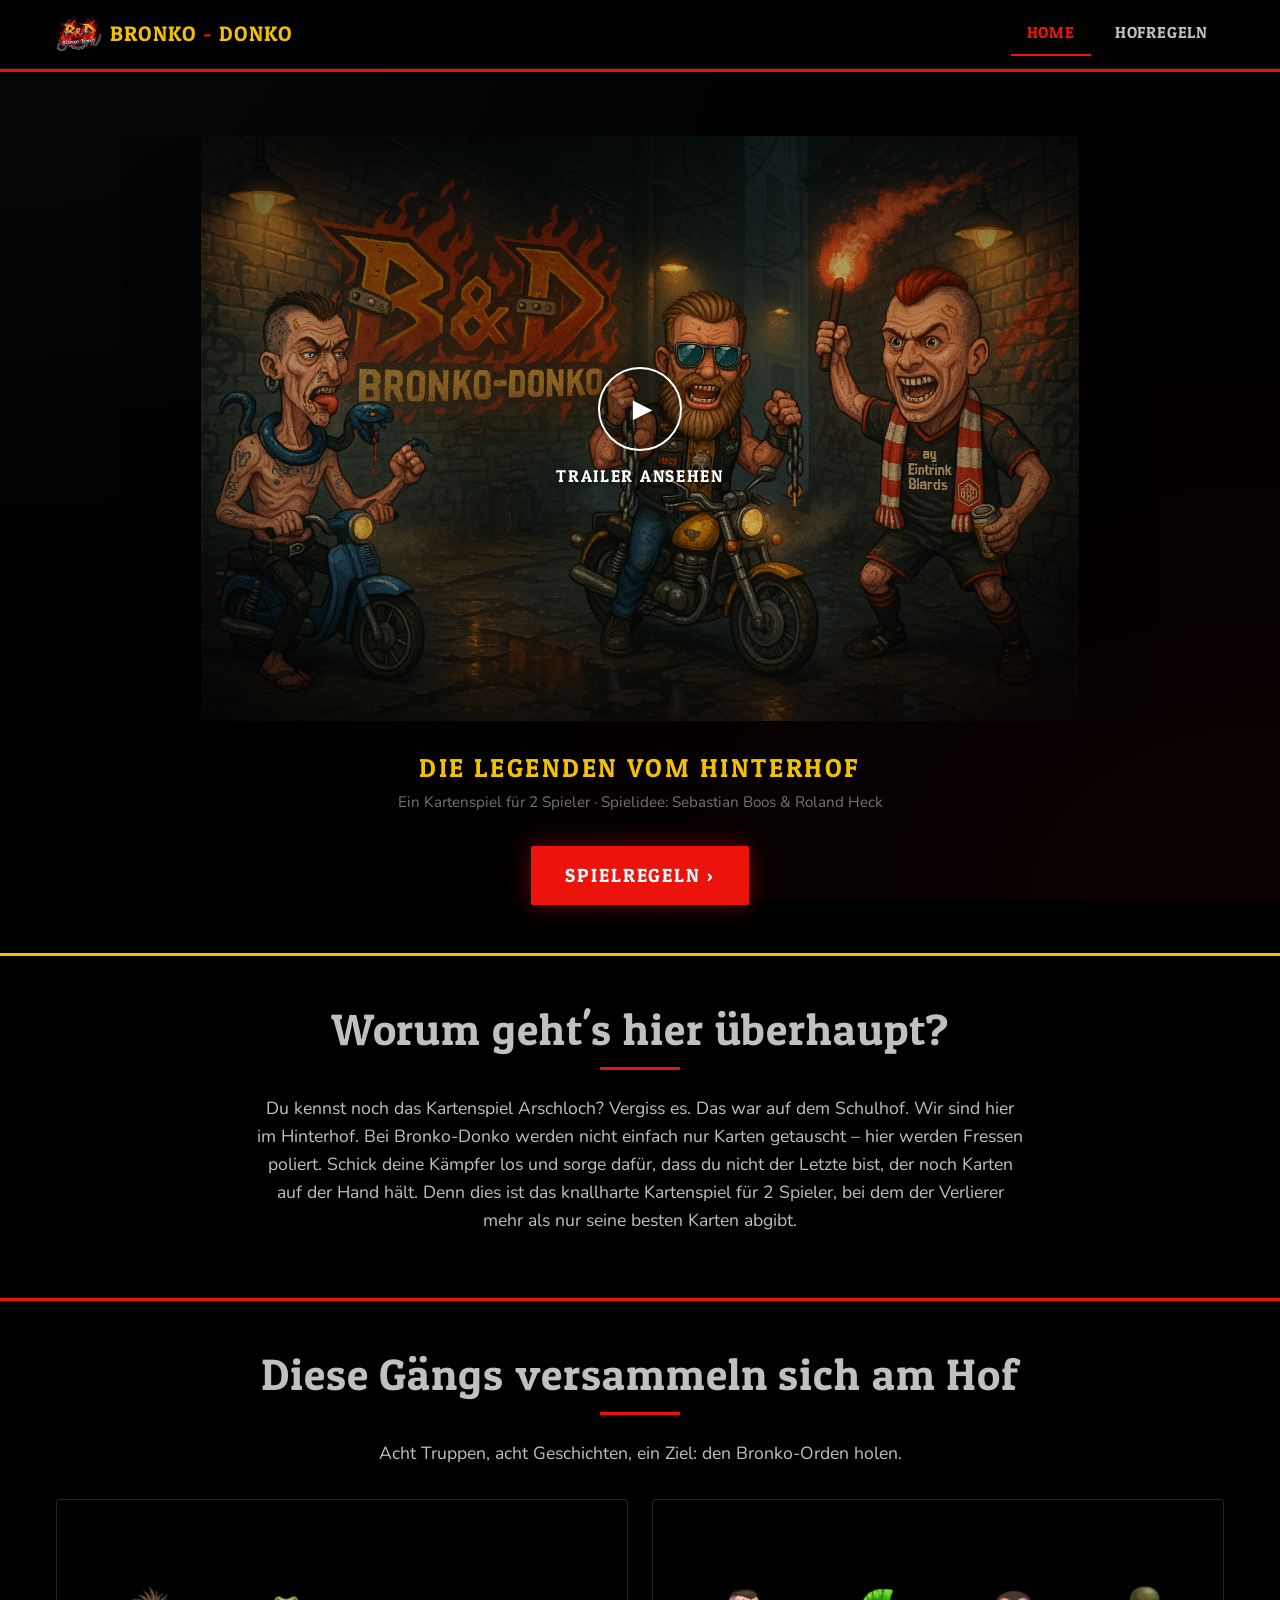
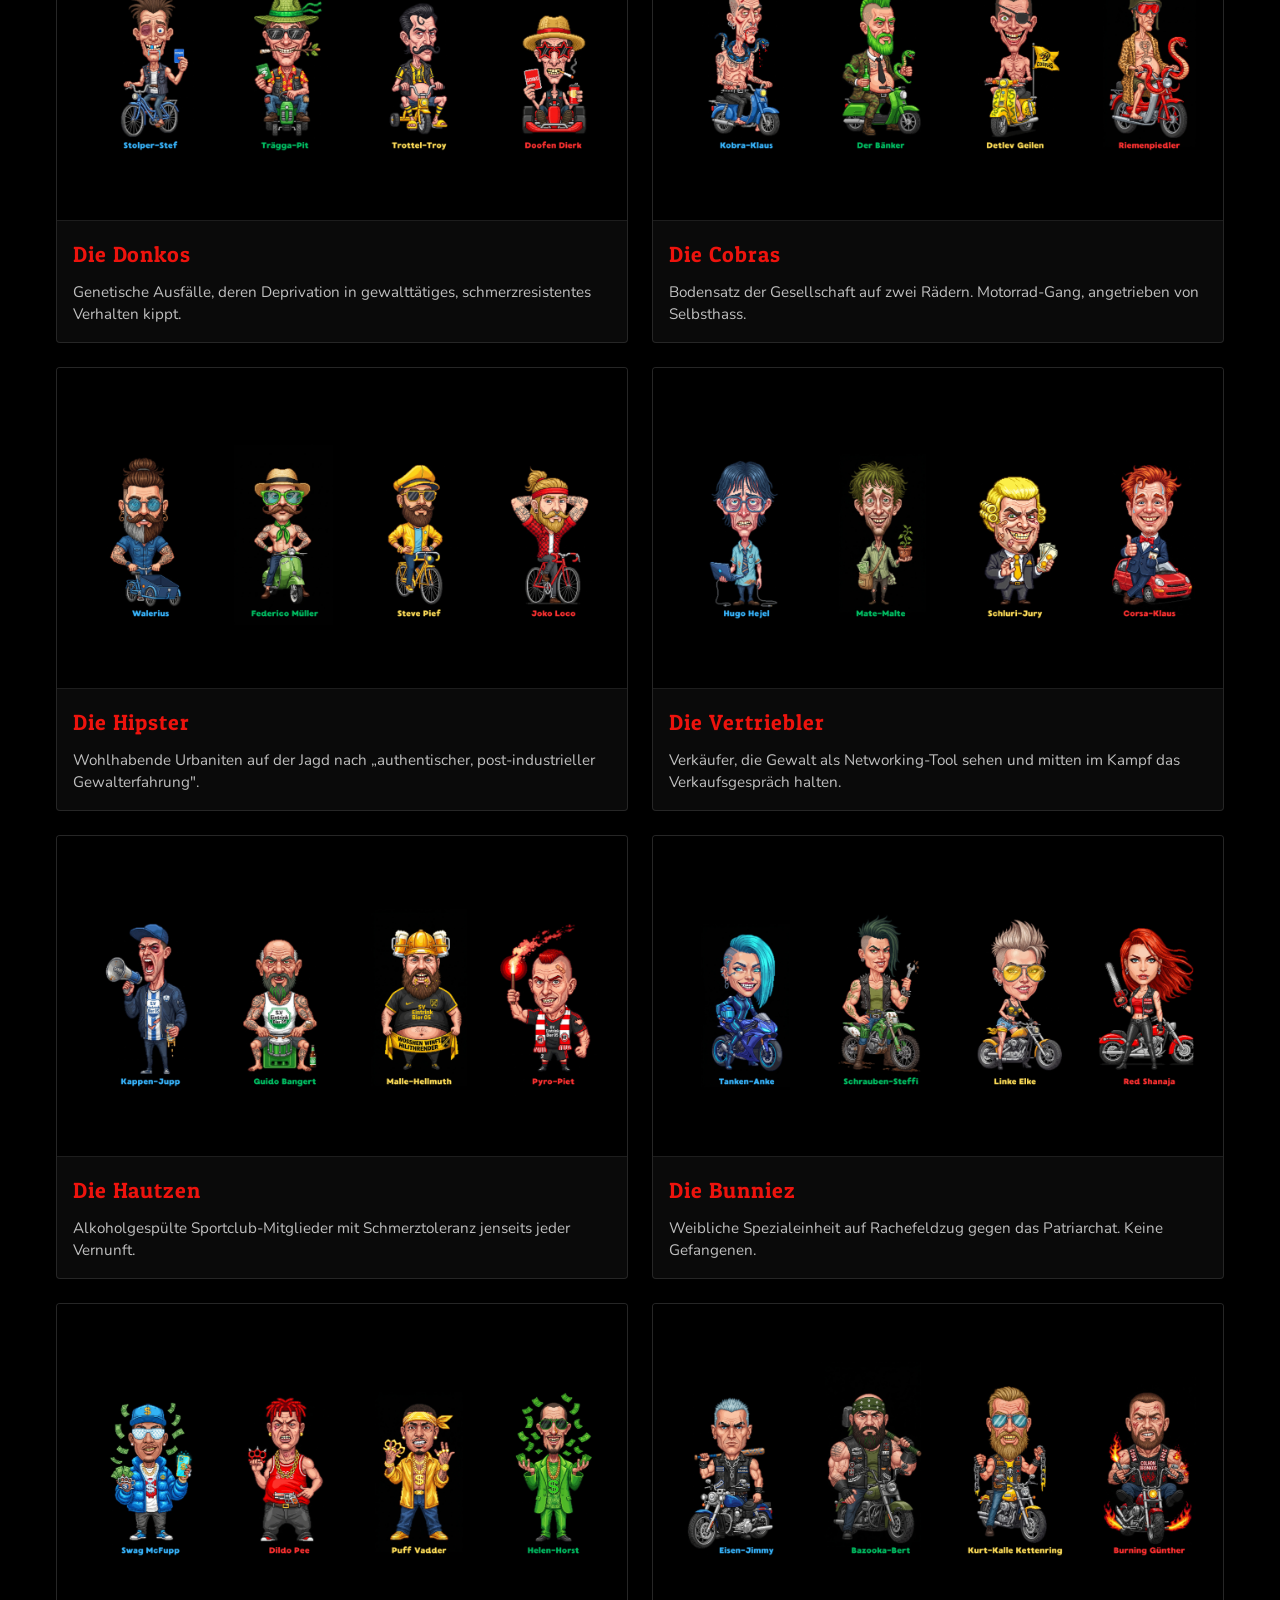
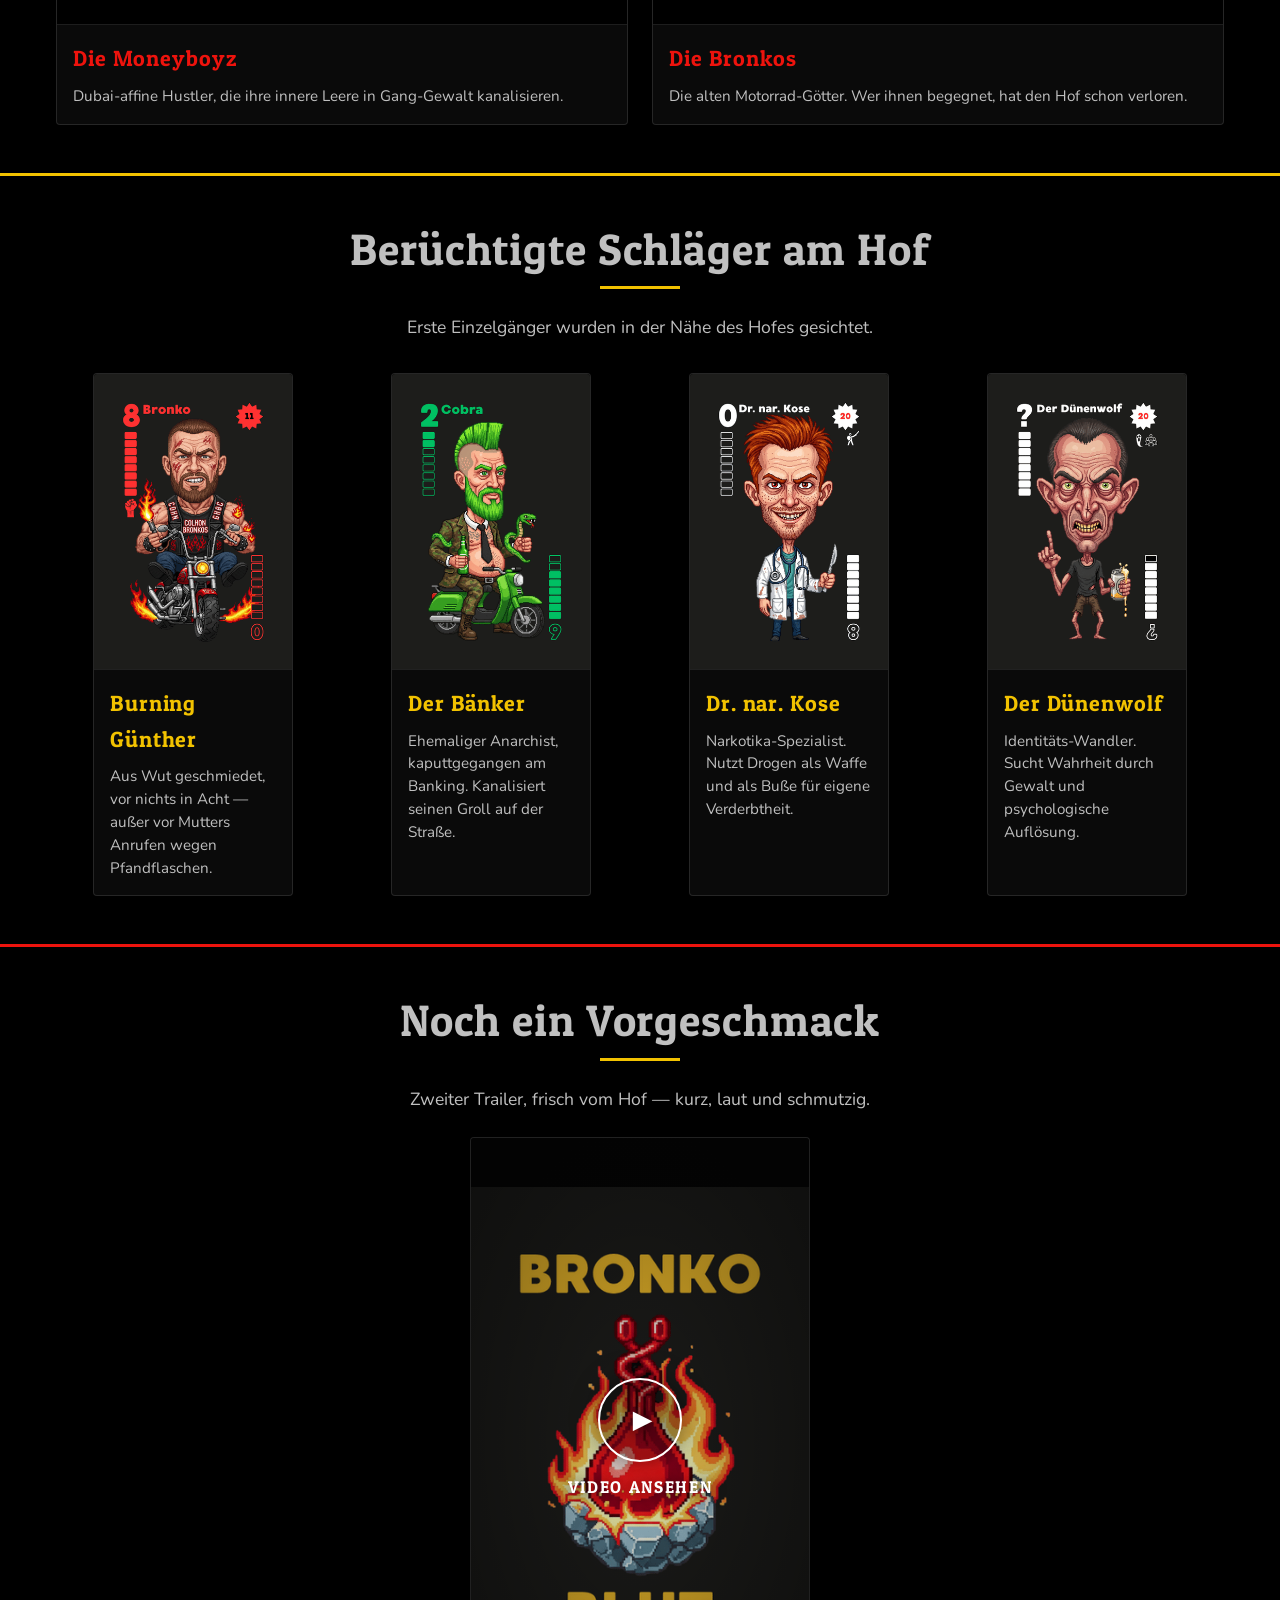
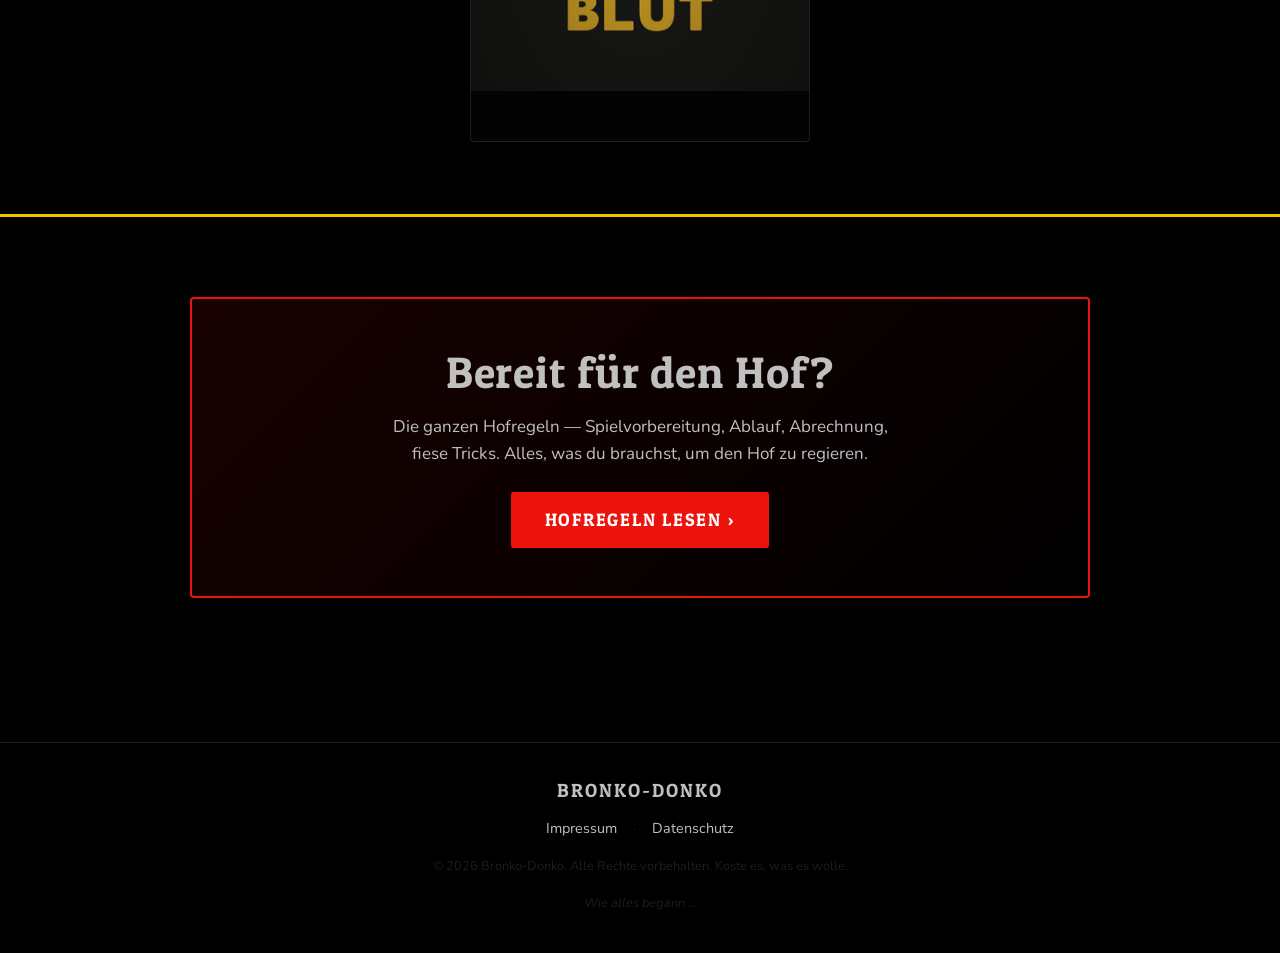
==== commit 39f0694f: "Regeln auf 2 Spieler + Bronko-LP-System umstellen - Nur noch 2 Spieler; Spielende sobald ein Bronko " ====
--- a/index.html
+++ b/index.html
@@ -6,7 +6,7 @@
   <link rel="apple-touch-icon" href="assets/images/logo.png" />
   <meta name="viewport" content="width=device-width, initial-scale=1.0" />
   <title>Bronko-Donko · Die Legenden vom Hinterhof</title>
-  <meta name="description" content="Bronko-Donko — das derbe Kartenspiel für 2 bis 4 Spieler. Acht Gängs, ein Hof, ein Bronko. Spielidee von Sebastian Boos & Roland Heck." />
+  <meta name="description" content="Bronko-Donko — das derbe Kartenspiel für 2 Spieler. Acht Gängs, ein Hof, ein Bronko. Spielidee von Sebastian Boos & Roland Heck." />
   <link rel="preconnect" href="https://fonts.googleapis.com" />
   <link rel="preconnect" href="https://fonts.gstatic.com" crossorigin />
   <link rel="stylesheet" href="https://fonts.googleapis.com/css2?family=Patua+One&family=Nunito:wght@400;700&display=swap" />
@@ -41,7 +41,7 @@
            data-poster="assets/images/hero-title.png"
            style="background-image:url('assets/images/hero-title.png')"></div>
       <h1 class="hero__tagline">Die Legenden vom Hinterhof</h1>
-      <p class="hero__meta">Ein Kartenspiel für 2 bis 4 Spieler · Spielidee: Sebastian Boos &amp; Roland Heck</p>
+      <p class="hero__meta">Ein Kartenspiel für 2 Spieler · Spielidee: Sebastian Boos &amp; Roland Heck</p>
       <a href="hofregeln/" class="hero__cta">Spielregeln &rsaquo;</a>
     </section>
 
@@ -53,9 +53,9 @@
         <p class="section__lead">
           Du kennst noch das Kartenspiel Arschloch? Vergiss es. Das war auf dem Schulhof.
           Wir sind hier im Hinterhof. Bei Bronko-Donko werden nicht einfach nur Karten getauscht –
-          hier werden Fressen poliert. Schick deine Schlägertrupps los und sorge dafür, dass du nicht
+          hier werden Fressen poliert. Schick deine Kämpfer los und sorge dafür, dass du nicht
           der Letzte bist, der noch Karten auf der Hand hält. Denn dies ist das knallharte Kartenspiel
-          für 2 bis 4 Spieler, bei dem der Verlierer mehr als nur seine besten Karten abgibt.
+          für 2 Spieler, bei dem der Verlierer mehr als nur seine besten Karten abgibt.
         </p>
       </div>
     </section>
